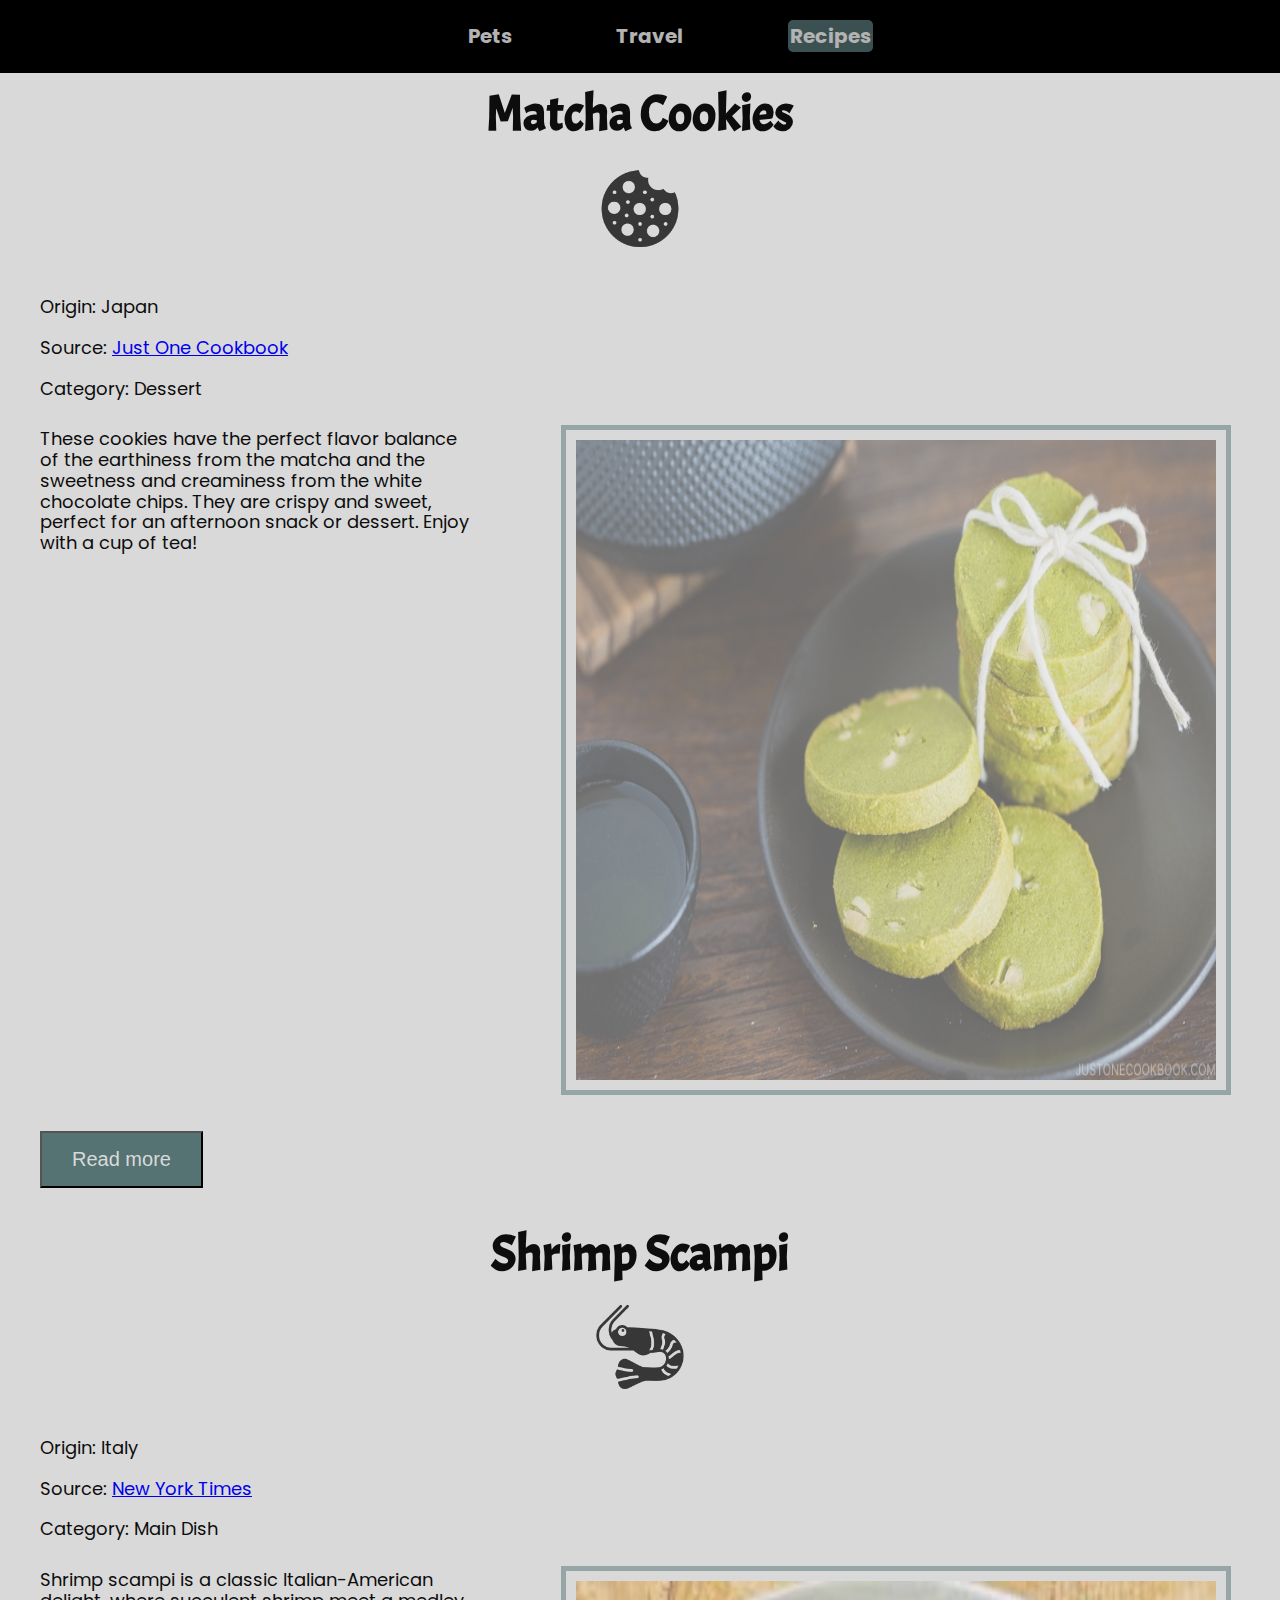
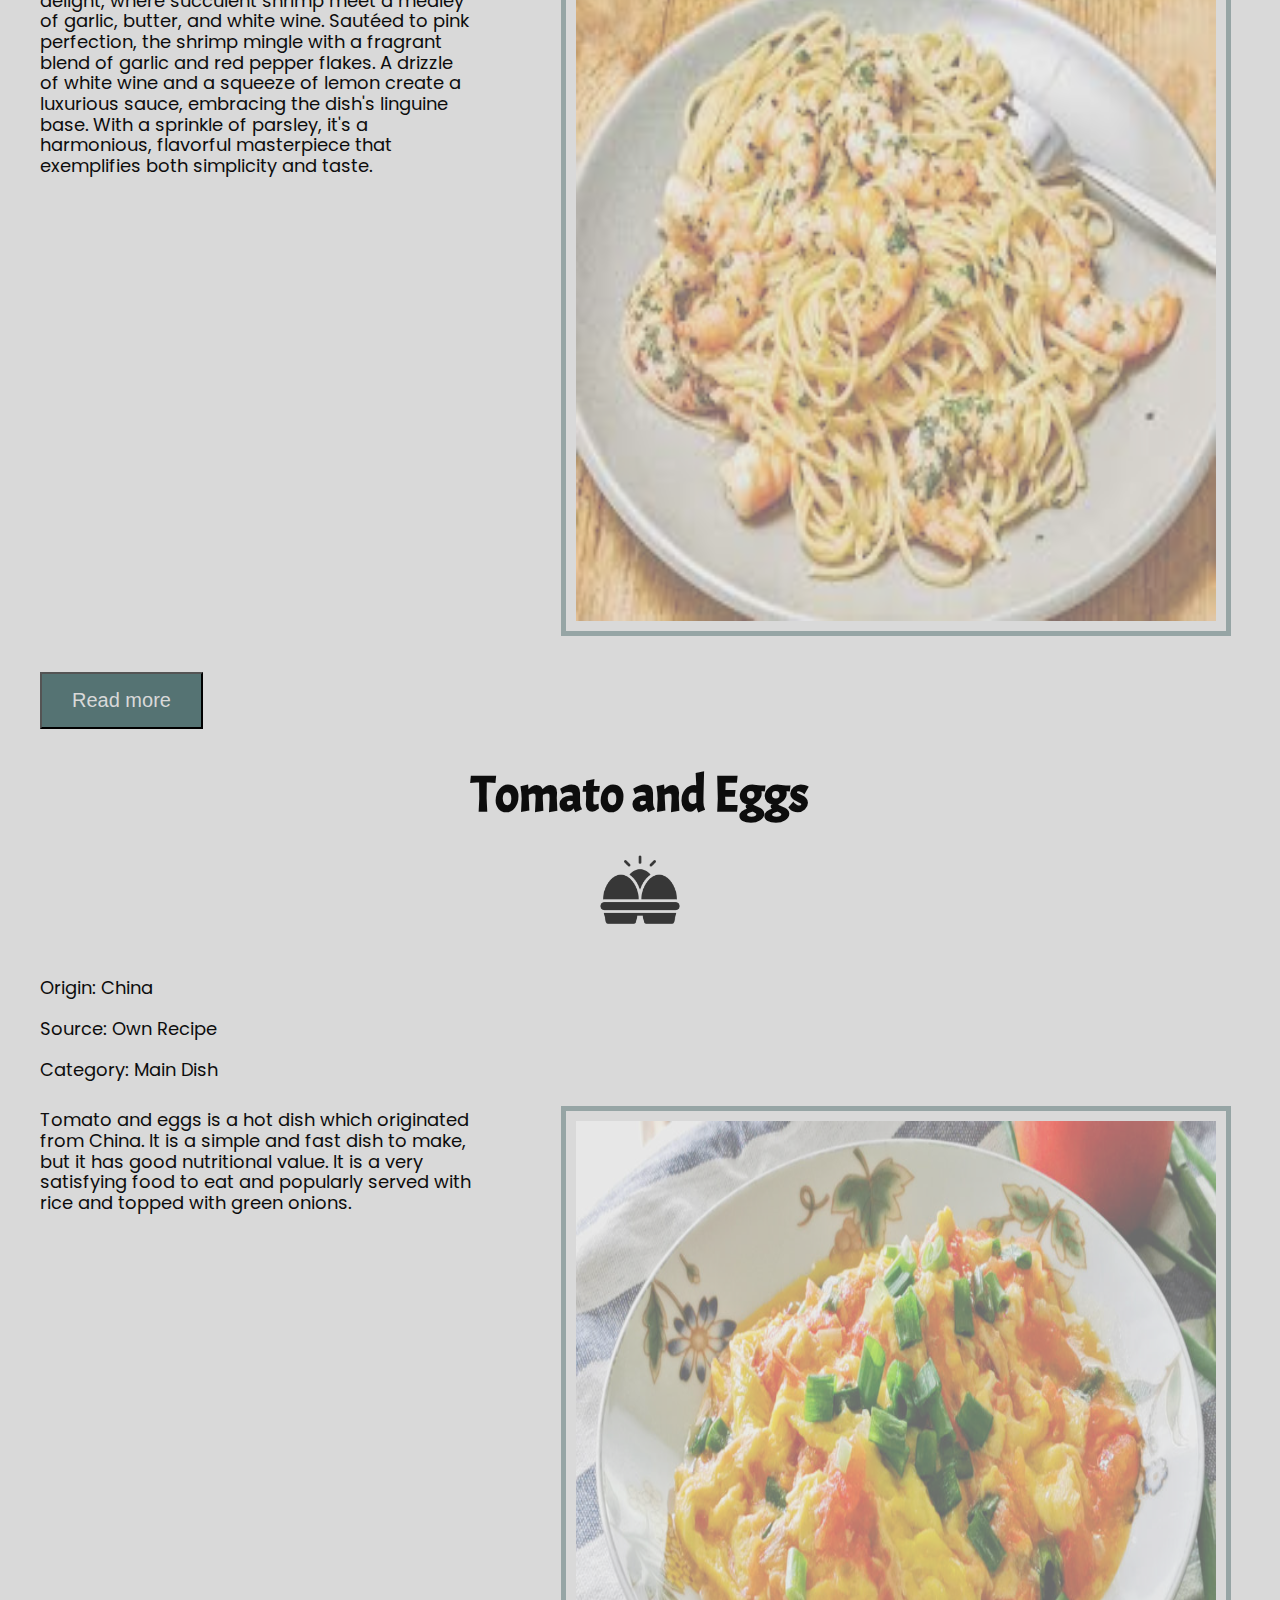
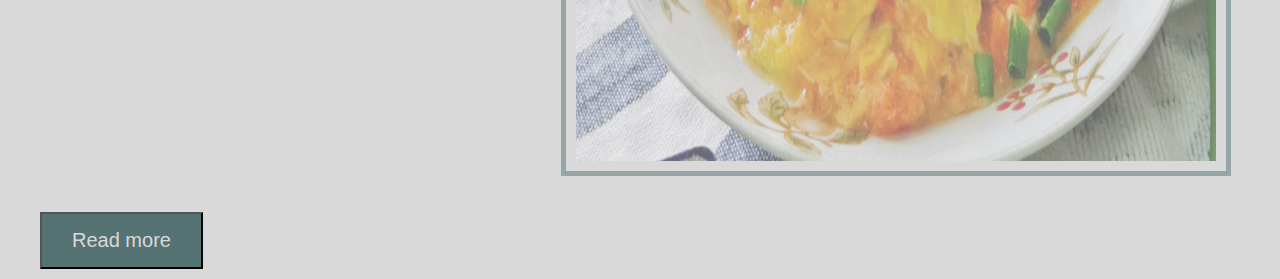
==== recipes.html @ e0d0853a "added icons, may want to style them more though" ====
<!DOCTYPE html>
<html lang="en">
<head>
    <meta charset="UTF-8">
    <meta name="viewport" content="width=device-width, initial-scale=1.0">
    <link rel="icon" type="image/png" href="suitcaseicon.png">
    <link rel="stylesheet" type="text/css" href="css/reset.css">
    <link rel="stylesheet" type="text/css" href="css/style.css">
    <link href='https://fonts.googleapis.com/css?family=Poppins' rel='stylesheet'>
    <link href='https://fonts.googleapis.com/css?family=Acme' rel='stylesheet'>
    <title>Recipes</title>
</head>
<body>
    <a href = "#main" id = "skip">Skip to Main Content</a>
        <nav>
            <ul class="navigation">
                <li><a href="index.html"> Pets</a></li>
                <li><a href="travel.html"> Travel</a></li>
                <li><a href="recipes.html" class="active"> Recipes</a></li>
            </ul>
        </nav>

   
    <main id = "main">
    <div>
        <div class="header">
        <h1>Matcha Cookies</h1>
        <img class="icon" src="cookieicon.png" alt="map of Asia icon">
        </div>
        <span>Origin: Japan</span>
        <span>Source: <a href="https://www.justonecookbook.com/green-tea-white-chocolate-cookies/">Just One Cookbook</a></span>
        <span>Category: Dessert</span>

        <div class="recipeheadgrid">
        <img src="recipes1/images/Matcha-Cookies.jpeg" class="headimagerecipe" width = "400" alt="">
        <p class="headprecipe">These cookies have the perfect flavor balance of the earthiness from the matcha and the sweetness and creaminess from the white chocolate chips. They are crispy and sweet, perfect for an afternoon snack or dessert. Enjoy with a cup of tea!</p>
        </div>
        <span id="shown"></span>

        <div id="more">
        <h2>Recipe Ingredients</h2>
        <ul>
            <li>All Purpose Flour</li>
            <li>Matcha Powder</li>
            <li>Unsalted Butter</li>
            <li>Kosher Salt</li>
            <li>Confectioners Sugar</li>
            <li>All-purpose flour</li>
            <li>Egg Yolks</li>
            <li>White Chocolate Chips</li>
        </ul>

        <h3>Recipe Steps</h3> 
        <ol>
            <li>Combine flour and matcha powder in large bowl</li>
            <li>Sift the flour and matcha powder</li>
            <li>Beat softened butter until smooth and creamy</li>
            <li>Add salt and blend</li>
            <li>Add sugar and beat until soft and light</li>
            <li>Add egg yolks and mix until well combined</li> 
            <li>Gradually add flour and matcha mixture and mix until well combined</li>
            <li>Add chocolate chips and mix until incorporated</li>
            <li>Divide dough into two pieces. Shape each piece into cylinders about 1.5in in diameter</li>
            <li>Wrap logs in plastic wrap and chill in fridge for at least two hours</li>
            <li>Slice into ⅓ inch rounds and place on a baking tray lined with parchment paper</li>
            <li>Bake at 350 degrees for 15 minutes</li>
        </ol>

        <h3>Additional Food images</h3>
        <div class="recipegallery">
        <img src="recipes1/images/Cookies-on-tray.jpeg" width = "200" class ="recipefirstchild" alt="Close up of matcha cookies on baking tray">
        <img src="recipes1/images/Matcha-and-flour.jpeg" width = "200" class = "recipesecondchild" alt="Matcha and flour sifted into a bowl">
        <img src="recipes1/images/cookie-dough.jpeg" width = "200" class = "recipethirdchild" id="recipesthird" alt="Raw matcha cookie dough shaped into a cylinder">
        </div>
        </div>
        <button onclick="myFunction()" id="MyButton">Read more</button>
        <!-- Emily Ma -->

    </div>
    <div>
        <div class="header">
        <h1>Shrimp Scampi</h1>
        <img class="icon" src="shrimpicon.png" alt="map of Asia icon">
        </div>
        <span>Origin: Italy</span>
        <span>Source: <a href="https://cooking.nytimes.com/recipes/9101-classic-shrimp-scampi">New York Times</a></span>
        <span>Category: Main Dish</span>
        <div class="recipeheadgrid">
        <img src="shrimpscampi.jpg" width = "400" class="headimagerecipe" alt="Shrimp and noodles.">
        <p class="headprecipe">Shrimp scampi is a classic Italian-American delight, where succulent shrimp meet a medley of garlic, butter, and white wine. Sautéed to pink perfection, the shrimp mingle with a fragrant blend of garlic and red pepper flakes. A drizzle of white wine and a squeeze of lemon create a luxurious sauce, embracing the dish's linguine base. With a sprinkle of parsley, it's a harmonious, flavorful masterpiece that exemplifies both simplicity and taste.</p>
        </div>
        <span id="shown2"></span>

        <div id="more2">
        <h2>Recipe Ingredients</h2>
        <ul>
            <li>2 tablespoons of butter</li>
            <li>2 tablespoons of extra virgin olive oil</li>
            <li>4 garlic cloves, minced</li>
            <li>½ cup dry white wine or broth</li>
            <li>¾ teaspoon kosher salt, or to taste</li>
            <li>⅛ teaspoon crushed red pepper flakes, or to taste</li>
            <li>Freshly ground black pepper</li>
            <li>1¾ pounds large or extra-large shrimp, shelled</li>
            <li>⅓ cup chopped parsley</li>
            <li>Freshly squeezed juice of half a lemon/li>
            <li>Cooked pasta or crusty bread</li>
        </ul>

        <h3>Recipe Steps</h3> 
        <ol>
            <li>In a large skillet, melt butter with olive oil.</li>
            <li>Add garlic and sauté until fragrant, about 1 minute.</li>
            <li>Add wine or broth, salt, red pepper flakes and plenty of black pepper and bring to a simmer.</li>
            <li>Let the wine reduce by half, about 2 minutes.</li>
            <li>Add shrimp and sauté until they just turn pink, 2 to 4 minutes depending upon their size.</li>
            <li>Stir in the parsley and lemon juice and serve over pasta or accompanied by crusty bread.</li> 
        </ol>

        <h3>Additional Food images</h3>
        <div class = "recipegallery">
        <img src="pastacooking.jpg" width = "200" class = "recipefirstchild" alt="Pasta being lifted by a fork in a pot of boiling water. It is almost finished cooking. ">
        <img src="shrimpscampicooking.jpg" width = "200" class="recipesecondchild" alt="Shrimp cooking in a sauce of butter and wine. It is being stirred with a spoon. ">
        <img src="shrimpcooking.jpg" width = "200" class="recipethirdchild" id="recipesthird" alt="Shrimp is cooking until it is pink. Shrimp is almost finished cooking. ">
    </div>
    </div>
    <button onclick="myFunction2()" id="MyButton2">Read more</button>
        <!-- Anna Torell -->
    </div>
    <div>
        <div class="header">
        <h1>Tomato and Eggs</h1>
        <img class="icon" src="eggicon.png" alt="map of Asia icon">
        </div>
        <span>Origin: China</span>
        <span>Source: Own Recipe</span>
        <span>Category: Main Dish</span>
        <div class="recipeheadgrid">
        <img src="recipes1/images/tomato-egg-main-image.jpeg" width = "400" class="headimagerecipe" alt="Shrimp Scampi">
        <p class="headprecipe">Tomato and eggs is a hot dish which originated from China. It is a simple and fast dish to make, but it has good nutritional value. It is a very satisfying food to eat and popularly served with rice and topped with green onions.</p>
        </div>
        <span id="shown3"></span>

        <div id="more3">
        <h2>Recipe Ingredients</h2>
        <ul>
            <li>Tomatoes</li>
            <li>Eggs</li>
            <li>Salt</li>
            <li>Sugar</li>
            <li>Cooking Oil</li>
        </ul>

        <h3>Recipe Steps</h3> 
        <ol>
            <li>Crack eggs into a bowl and mix until scrambled.</li>
            <li>Cut tomatoes into pieces around the size of your thumb.</li>
            <li>Oil a hot pan and cook the eggs until satisfied then remove the eggs.</li>
            <li>Re-oil the pan and cook the tomatoes until they loosen.</li>
            <li>Combine eggs and tomatoes and season with salt and sugar.</li>
        </ol>

        <h3>Additional Food images</h3>
        <div class = "recipegallery">
        <img src="recipes1/images/tomato-egg-side1.jpeg" width = "200" class="recipefirstchild" alt="Tomato egg with rice.">
        <img src="recipes1/images/tomatoes-cooking.webp" width = "200" class="recipesecondchild" alt="Tomatoes cooking on a pan.">
        <img src="recipes1/images/scramble-eggs.jpeg" width = "200" class="recipethirdchild" id="recipesthird" alt="Scrambled eggs cooking on a pan.">
    </div>
    </div>
    <button onclick="myFunction3()" id="MyButton3">Read more</button>
        <!-- Alex Ni -->
    </div>
    </main>
    <script src="js/javascriptstyle.js"></script>
</body>
</html>
---- css/style.css ----
@font-face {
    font-family: Abril;
    src: url(/fonts/AbrilFatface-Regular.ttf);
  }
@font-face {
    font-family: Poppins;
    src: url(/fonts/Poppins-Regular.ttf);
  }
html{
    scroll-behavior: smooth;
  }
  
  body{
    background-color: #d9d9d9;
    font-size: 18px;
    color: #0d0d0d;
    line-height: 1.15;
    margin: 0;
    padding: 0;
  }

img {
    border: 5px solid #557373;
    width: 90vw;
    display: block;
    margin: auto;
    margin-top: 16px;
    margin-bottom: 16px;
}

h1, h2, h3 {
    font-family:Georgia, 'Times New Roman', Times, serif;
}
h1 {
    text-align: center;
    font-size: 50px;
    line-height: 1;
    margin-top: 16px;
    animation: header 2s ease infinite;
}
h2 {
    font-size: 32px;
    padding-left: 16px;
    line-height: 1.5;
}
h3 {
    font-size: 24px;
    padding-left: 16px;
}
p {
    font-family:Verdana, Geneva, Tahoma, sans-serif;
    font-size: 18px;
    padding-left: 16px;
    padding-right: 16px;
}

span {
    font-family: Verdana, Geneva, Tahoma, sans-serif;
    display: block;
    margin-left: 16px;
    margin-top: 10px;
}

li {
    font-family: Verdana, Geneva, Tahoma, sans-serif;
}
figcaption {
    font-family: Verdana, Geneva, Tahoma, sans-serif;
    margin-left: 16px;
    margin-right: 16px;
}

ul {
    padding-left: 30px;
    padding-top: 10px;
    padding-bottom: 10px;
}
ol {
    padding-left: 30px;
    padding-top: 10px;
    padding-bottom: 10px;
}

nav li{
    display:inline;
    margin: 15px;
    margin-left: 20px;
    margin-right: 20px;
    font-size: 20px;
  }

nav a{
    color: white;
    font-weight: bold;
    text-decoration: none; 
    opacity: 0.7;
  }
nav a:hover {
    opacity: 1;
    text-decoration: underline;
}

.active {
    background-color: #557373;
    color: white;
    padding: 2px;
    border-radius: 5px;
}
  
 nav{
    background-color: #000000;
    text-align: center;
    padding-top: 15px;
    padding-bottom: 15px;
  }

a#skip {
    background: white;
    color: black;
    font-family: Poppins;
    left: 0;
    padding: 6px;
     -webkit-transition: top 1s ease-out;
    transition: top 1s ease-out;
    z-index: 1;
    position: absolute;
    top: -40px;
}

a#skip:focus {
    top: 20px;
}

main#main {
    display: grid;
    grid-template-columns: 1fr 5fr 1fr;
    gap: 15px;
}

main#main div {
    grid-column: 1/-1;
}
#nongif {
    display: none;
}
@media screen and (prefers-reduced-motion: reduce){
    html{
        scroll-behavior: auto; /* Removes scroll animation */
    }
    #gif {
        display: none;
    }
    #nongif {
        display: block;
    }
    h1 {
        text-align: center;
        font-size: 50px;
        line-height: 1;
        margin-top: 16px;
        animation: none;
    }
}

@keyframes header {
    0% {
      opacity: 1;
    }
    50% {
      opacity: 0;
    }
    100% {
      opacity: 1;
    }
  }

.gallery {
    display: grid;
    grid-template-columns: 0.5fr 3fr 3fr 0.5fr;
    grid-template-rows: 2fr 2fr;
    gap: 5px;
    row-gap: 0px;
}

.firstchild {
    grid-column: 2;
    grid-row: 1;
    width: 100%;
    height: 50vw;
    row-gap: 0px;
}
.secondchild {
    grid-column: 3;
    grid-row: 1;
    width: 100%;
    height: 50vw;
    row-gap: 0px;
}
.thirdchild {
    grid-column: 2;
    grid-row: 2;
    width: 100%;
    height: 50vw;
    row-gap: 0px;
}
.fourthchild {
    grid-column: 3;
    grid-row: 2;
    width: 100%;
    height: 50vw;
    row-gap: 0px;
}

.fifthchild {
    grid-column: 2;
    grid-row: 3;
    width: 100%;
    height: 50vw;
    row-gap: 0px;
}

button {display: none;}

@media screen and (min-width: 730px){
    nav li{
        display:inline;
        margin: 90px;
        margin-left: 50px;
        margin-right: 50px;
        font-size: 20px;
      }
      h1 {
        text-align: center;
        font-size: 50px;
        line-height: 1;
        margin-top: 16px;
        animation: header 2s ease infinite;
    }
    h2 {
        font-size: 32px;
        padding-left: 40px;
        line-height: 1.5;
    }
    h3 {
        font-size: 24px;
        padding-left: 40px;
    }
    p {
        font-family:Verdana, Geneva, Tahoma, sans-serif;
        font-size: 18px;
        padding-left: 40px;
        padding-right: 40px;
        padding-top: 20px;
        padding-bottom: 20px;
    }
    
    span {
        font-family: Verdana, Geneva, Tahoma, sans-serif;
        display: block;
        margin-left: 40px;
        margin-top: 20px;
    }
    
    li {
        font-family: Verdana, Geneva, Tahoma, sans-serif;
    }
    figcaption {
        font-family: Verdana, Geneva, Tahoma, sans-serif;
        margin-left: 40px;
        margin-right: 40px;
    }
    
    ul {
        padding-left: 60px;
        padding-top: 15px;
        padding-bottom: 15px;
    }
    ol {
        padding-left: 60px;
        padding-top: 15px;
        padding-bottom: 15px;
    }
    ul.navigation {
        padding-top: 10px;
        padding-bottom: 10px;
    }
    .gallery {
        display: grid;
        grid-template-columns: 0.5fr 3fr 3fr 0.5fr;
        grid-template-rows: 2fr 2fr;
        gap: 0px;
        row-gap: 0px;
        padding-right: 40px;
    }
    
    .firstchild {
        grid-column: 2;
        grid-row: 1;
        width: 40vw;
        height: 40vw;
        row-gap: 0px;
    }
    .secondchild {
        grid-column: 3;
        grid-row: 1;
        width: 40vw;
        height: 40vw;
        row-gap: 0px;
    }
    .thirdchild {
        grid-column: 2;
        grid-row: 2;
        width: 40vw;
        height: 40vw;
        row-gap: 0px;
        margin-top: -20px;
    }
    .fourthchild {
        grid-column: 3;
        grid-row: 2;
        width: 40vw;
        height: 40vw;
        row-gap: 0px;
        margin-top: -20px;
    }

    .recipegallery {
        display: grid;
        grid-template-columns: 0.5fr 2fr 2fr 2fr 0.5fr;
        grid-template-rows: 2fr;
        gap: 0px; 
    }
    .recipefirstchild {
        grid-column: 2;
        grid-row: 1;
        width: 30vw;
        height: 30vw;
        row-gap: 0px;
    }
    .recipesecondchild {
        grid-column: 3;
        grid-row: 1;
        width: 30vw;
        height: 30vw;
        row-gap: 0px;
    }
    .recipethirdchild {
        grid-column: 4;
        grid-row: 1;
        width: 30vw;
        height: 30vw;
    }
    #more {display: none;}
    #more2 {display: none;}
    #more3 {display: none;}
    #more4 {display: none;}
    #more5 {display: none;}
    #more6 {display: none;}
    /*#shown {display: inline}*/

   button {
        display: block;
        margin-top: 10px;
        margin-left: 40px;
        text-align: center;
        padding: 15px;
        padding-right: 30px;
        padding-left: 30px;
        text-align: center;
        color: #d9d9d9;
        background-color: #557373;
        font-size: 20px;
        margin-bottom: 10px;
    }
    main#main {
        display: grid;
        grid-template-columns: 1fr 5fr 1fr;
        gap: 15px;
    }
    
    main#main div {
        grid-column: 1/-1;
    }

    .headgrid {
        display: grid;
        grid-template-columns: 2fr 4fr;
        grid-template-rows: 2fr 2fr;
        gap: 15px;
    }
    .headimage {
        grid-column: 2;
        height: 80vw;
        width: 60vw;
        grid-row: 1 / span 2;
    }
    .headp {
        grid-column: 1;
        text-align: left;
        grid-row: 1;
        font-size: 14px;
        margin-bottom: -20px;
    }
    .headp2 {
        grid-column: 1;
        grid-row: 2;
        text-align: left;
        font-size: 14px;
        margin-top: -20px;
    }
    .recipeheadgrid {
        display: grid;
        grid-template-columns: 2fr 3fr;
        grid-template-rows: 2fr;
        margin-top: 10px;
    }
    .headimagerecipe {
        grid-column: 2;
        grid-row: 1;
        height: 50vw;
        width: 50vw;
    }
    .headprecipe {
        text-align: left;
        grid-column: 1;
        grid-row: 1;
    }
    .gridheading {
        grid-column: 1 / span 2;
        text-align: left;
    }
    @media screen and (prefers-reduced-motion: reduce){
        html{
            scroll-behavior: auto; /* Removes scroll animation */
        }
        #gif {
            display: none;
        }
        #nongif {
            display: block;
        }
        h1 {
            text-align: center;
            font-size: 50px;
            line-height: 1;
            margin-top: 16px;
            animation: none;
        }
    }
}   

@media screen and (min-width: 1024px){
    img {
        opacity: 50%;
        padding: 10px;
    }
    img:hover
    {
        opacity: 100%;
        border-radius: 20px;
    }
    p {
        font-family: Poppins;
    }
    
    span {
        font-family: Poppins;
    }
    
    li {
        font-family: Poppins;
    }
    figcaption {
        font-family: Poppins;
    }
    @font-face {
        font-family: Acme;
        src: url(/fonts/Acme-Regular.ttf);
      }
      h1, h2, h3 {
        font-family: Acme;
    }

    img.icon {
        border: none;
        width: 8vw;
        opacity: 75%;
    }
    

}
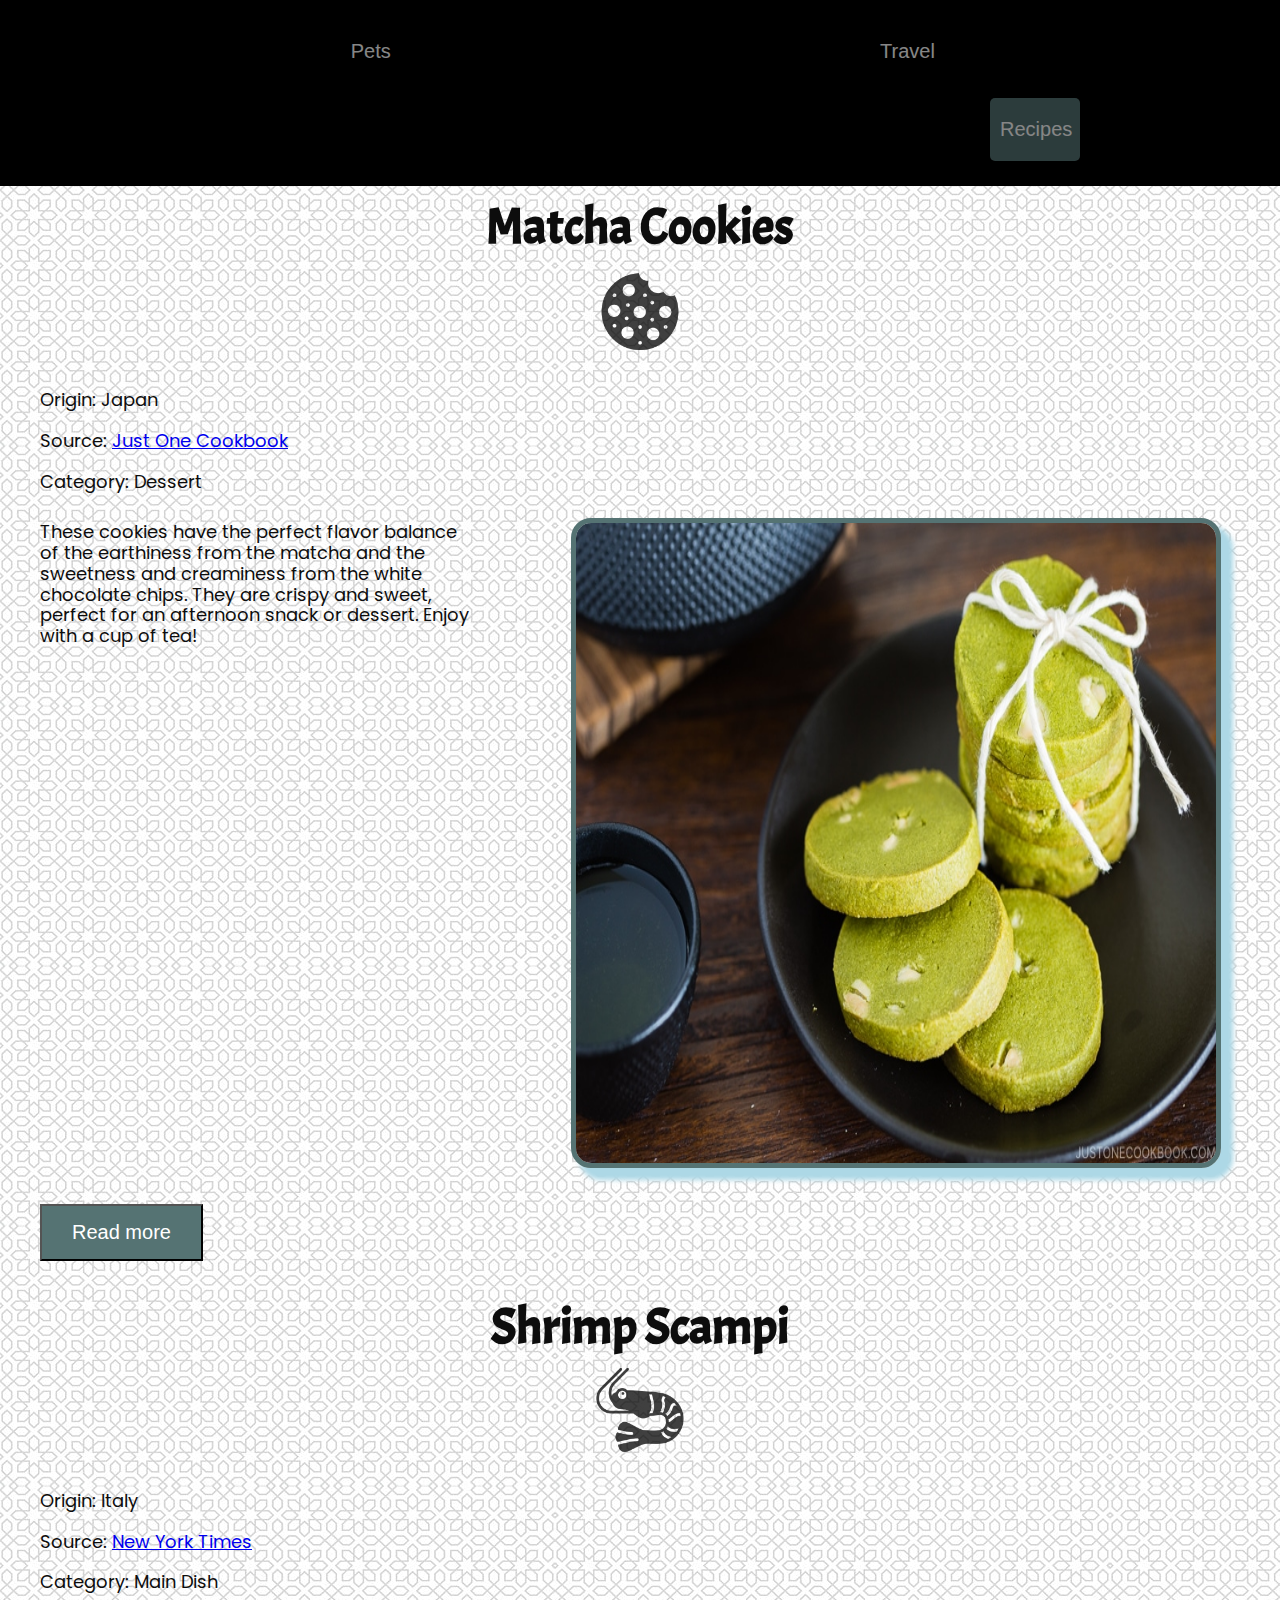
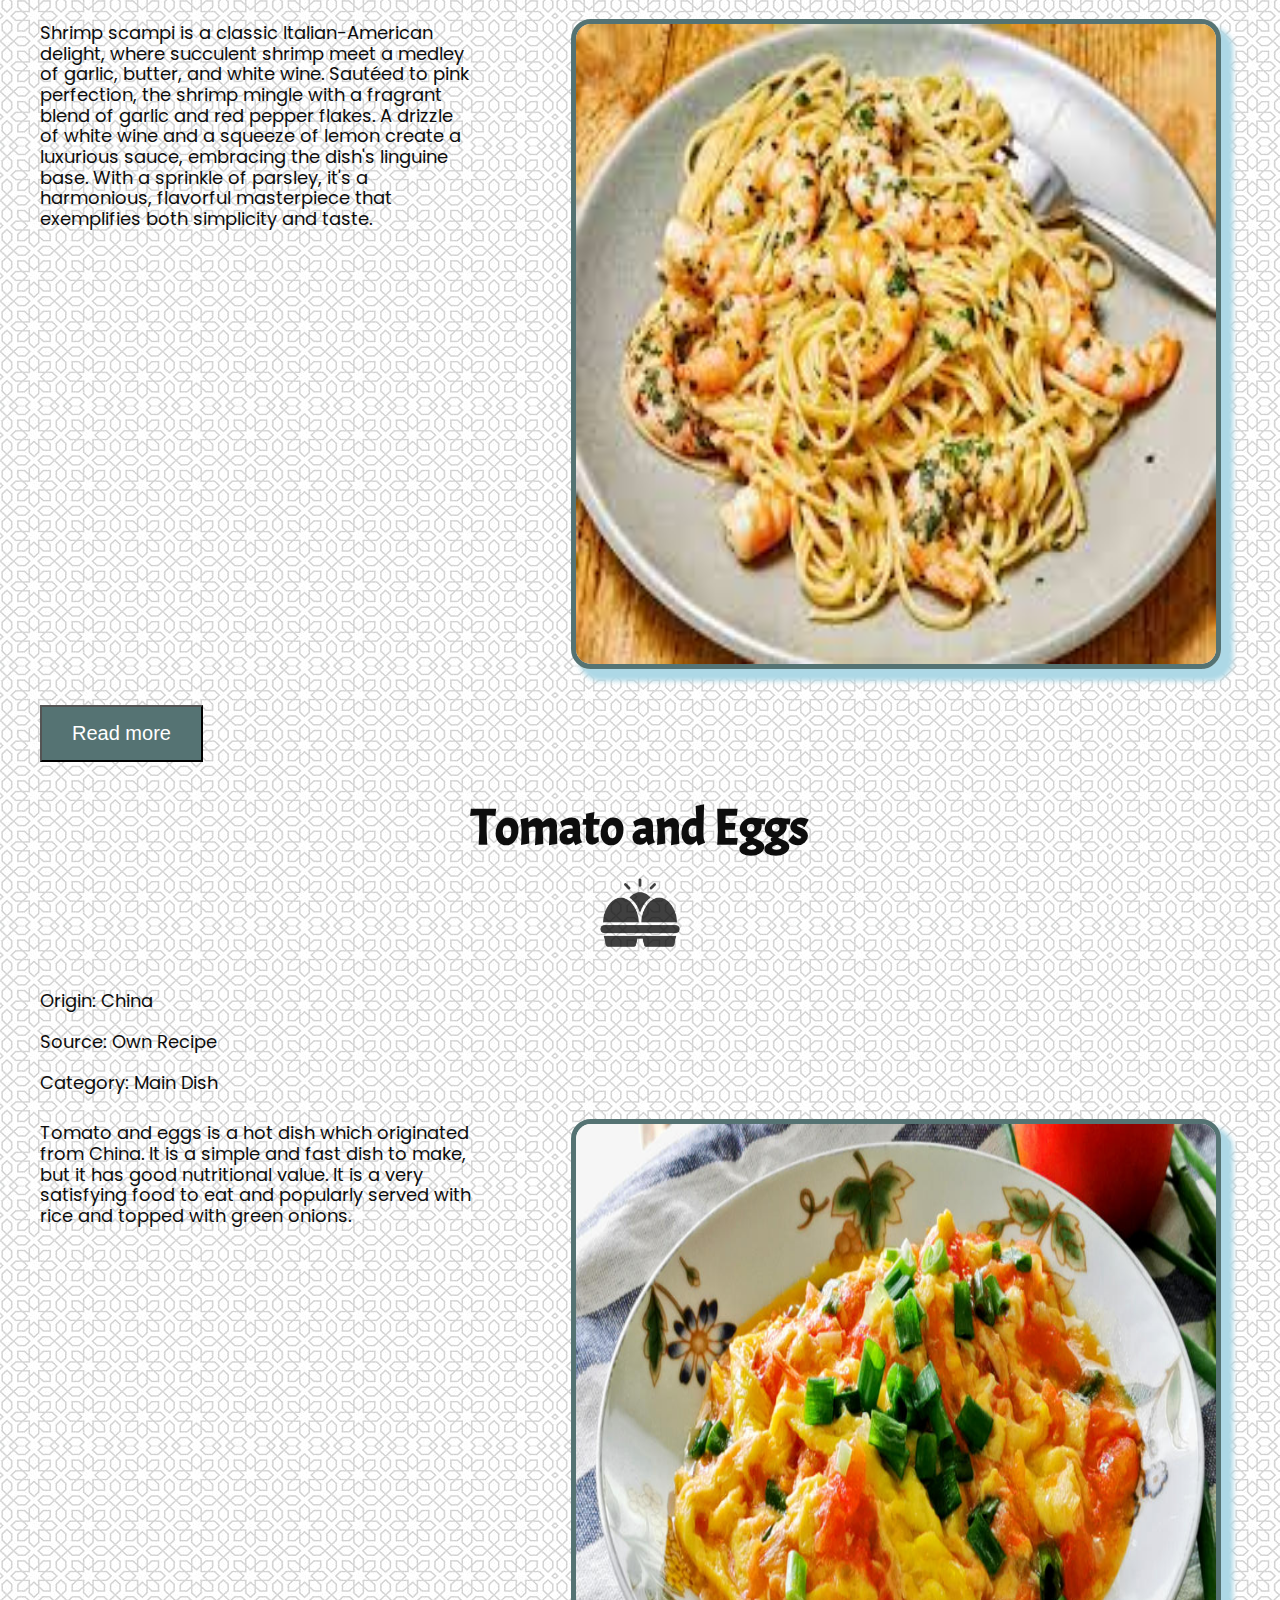
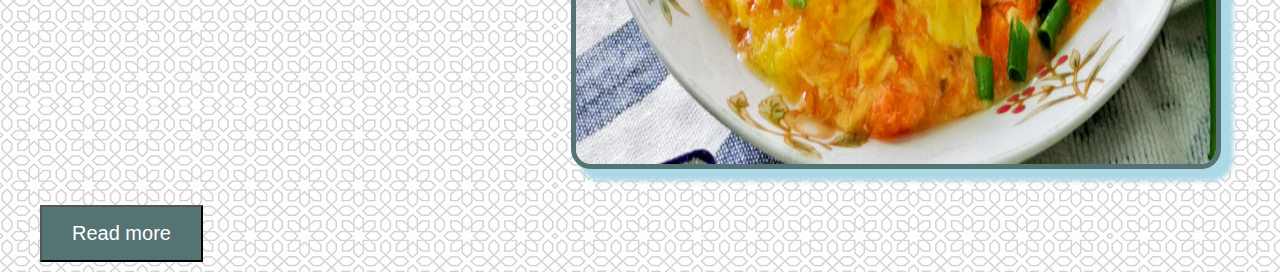
==== commit d4843309: "I have a working dropdown menu, however, it is not styled correctly" ====
--- a/recipes.html
+++ b/recipes.html
@@ -12,17 +12,54 @@
 </head>
 <body>
     <a href = "#main" id = "skip">Skip to Main Content</a>
-        <nav>
+        <!---<nav>
             <ul class="navigation">
                 <li><a href="index.html"> Pets</a></li>
                 <li><a href="travel.html"> Travel</a></li>
                 <li><a href="recipes.html" class="active"> Recipes</a></li>
             </ul>
-        </nav>
+        </nav>--->
+        <nav class="navigation">
+            <div class="dropdown">
+                <a href=index.html>
+                    <button role="link" class="dropbtn"> Pets</button>
+                </a>
+                <div class="dropdowncontent">
+                    <a href="index.html#cheetoh" >Cheetoh</a>
+                    <a href="index.html#milktea" >Milktea</a>
+                    <a href="index.html#leo" >Leo</a>
+                    <a href="index.html#jax" >Jax</a>
+                    <a href="index.html#milo" >Milo</a>
+                </div>
+            </div>
+            <div class="dropdown">
+                <a href="travel.html">
+                <button role="link" class="dropbtn"> Travel</button>
+                </a>
+                <div class="dropdowncontent">
+                    <a href="travel.html#seoul">Seoul</a>
+                    <a href="travel.html#dublin">Dublin</a>
+                    <a href="travel.html#rome">Rome</a>
+                    <a href="travel.html#nyc">nyc</a>
+                    <a href="travel.html#auckland">Auckland</a>
+                    <a href="travel.html#berlin">Berlin</a>
+                </div>
+                </div>
+            <div class="dropdown">
+            <a href="recipes.html">
+            <button role="link" class="dropbtn" id="activerecipe" href="recipes.html"> Recipes</button>
+            </a>
+            <div class="dropdowncontent">
+                <a href="recipes.html#matchacookies" >Matcha Cookies</a>
+                <a href="recipes.html#shrimpscampi" >Shrimp Scampi</a>
+                <a href="recipes.html#tomatoeggs" >Tomato and Eggs</a>
+            </div>
+            </div>
+    </nav>
 
    
     <main id = "main">
-    <div>
+    <div id="matchacookies">
         <div class="header">
         <h1>Matcha Cookies</h1>
         <img class="icon" src="cookieicon.png" alt="map of Asia icon">
@@ -77,7 +114,7 @@
         <!-- Emily Ma -->
 
     </div>
-    <div>
+    <div id="shrimpscampi">
         <div class="header">
         <h1>Shrimp Scampi</h1>
         <img class="icon" src="shrimpicon.png" alt="map of Asia icon">
@@ -127,7 +164,7 @@
     <button onclick="myFunction2()" id="MyButton2">Read more</button>
         <!-- Anna Torell -->
     </div>
-    <div>
+    <div id="tomatoeggs">
         <div class="header">
         <h1>Tomato and Eggs</h1>
         <img class="icon" src="eggicon.png" alt="map of Asia icon">
--- a/css/style.css
+++ b/css/style.css
@@ -143,6 +143,9 @@
 #nongif {
     display: none;
 }
+img.icon {
+    display: none;
+}
 @media screen and (prefers-reduced-motion: reduce){
     html{
         scroll-behavior: auto; /* Removes scroll animation */
@@ -220,6 +223,10 @@
 }
 
 button {display: none;}
+
+/*.dropdowncontent {
+    display: none;
+}*/
 
 @media screen and (min-width: 730px){
     nav li{
@@ -367,7 +374,7 @@
         padding-right: 30px;
         padding-left: 30px;
         text-align: center;
-        color: #d9d9d9;
+        color: white;
         background-color: #557373;
         font-size: 20px;
         margin-bottom: 10px;
@@ -450,14 +457,18 @@
 }   
 
 @media screen and (min-width: 1024px){
-    img {
-        opacity: 50%;
-        padding: 10px;
-    }
-    img:hover
+
+    img.headimagerecipe
     {
         opacity: 100%;
-        border-radius: 20px;
+        -webkit-box-shadow: 10px 10px 5px 2px lightblue;
+        -moz-box-shadow: 10px 10px 5px 2px lightblue;
+        box-shadow: 10px 10px 5px 2px lightblue;
+    }
+    img:hover {
+        opacity: 50%;
+        padding: 20px;
+        background-color: cadetblue;
     }
     p {
         font-family: Poppins;
@@ -482,10 +493,111 @@
     }
 
     img.icon {
+        display: block;
         border: none;
         width: 8vw;
         opacity: 75%;
     }
-    
-
+    img.icon:hover {
+        opacity: 75%;
+        padding: 0px;
+        background-color: grey;
+    }
+    
+    .headimagerecipe {
+        border-radius: 20px;
+    }
+    /*nav {
+        text-align: right;
+        padding-top: 30px;
+        padding-bottom: 30px;
+      }*/
+      .active {
+        background-color: #557373;
+        color: white;
+        padding: 10px;
+        border-radius: 5px;
+    }
+    main {
+        background-image: url("/whitebackground2.jpeg");
+    }
+
+    /*dropdown menu*/
+    .dropbtn {
+        background-color: black;
+        border: 0px;
+        opacity: 75%;
+        cursor: pointer;
+        /*padding-right: 120px;*/
+    }
+    .dropdown {
+        position: relative;
+        display: inline-block;
+        padding-right: 200px;
+    }
+    .dropbtn:hover {
+        opacity: 100%;
+        text-decoration: underline;
+    }
+    #activerecipe {
+        background-color: #557373;
+        color: white;
+        padding-top: 20px;
+        padding-bottom: 20px;
+        padding-left: 10px;
+        padding-right: 80px;
+        border-radius: 5px;
+    }
+    #activepets {
+        background-color: #557373;
+        color: white;
+        padding-top: 20px;
+        padding-bottom: 20px;
+        padding-left: 10px;
+        padding-right: 50px;
+        border-radius: 5px;
+    }
+    #activetravel {
+        background-color: #557373;
+        color: white;
+        padding-top: 20px;
+        padding-bottom: 20px;
+        padding-left: 10px;
+        padding-right: 65px;
+        border-radius: 5px;
+    }
+    .navigation {
+        text-align: right;
+        width: 100%;
+    }
+    .dropbtn {
+        display: inline-block;
+        width: 10%;
+        padding-right: 200px;
+    }
+    .dropdowncontent {
+        display: none;
+        position: absolute;
+        background-color: white;
+        min-width: 160px;
+        box-shadow: 0px 8px 16px 0px rgba(0,0,0,0.2);
+        z-index: 1;
+        text-align: center;
+    }
+
+    .dropdowncontent a {
+        color: black;
+        padding: 12px 16px;
+        text-decoration: none;
+        display: block;
+      }
+
+    .dropdowncontent a:hover {background-color: #f1f1f1}
+
+    .dropdown:hover > .dropdowncontent {
+        display: block;
+    }
+    .dropdowncontent > a {
+        font-family: Poppins;
+    }
 }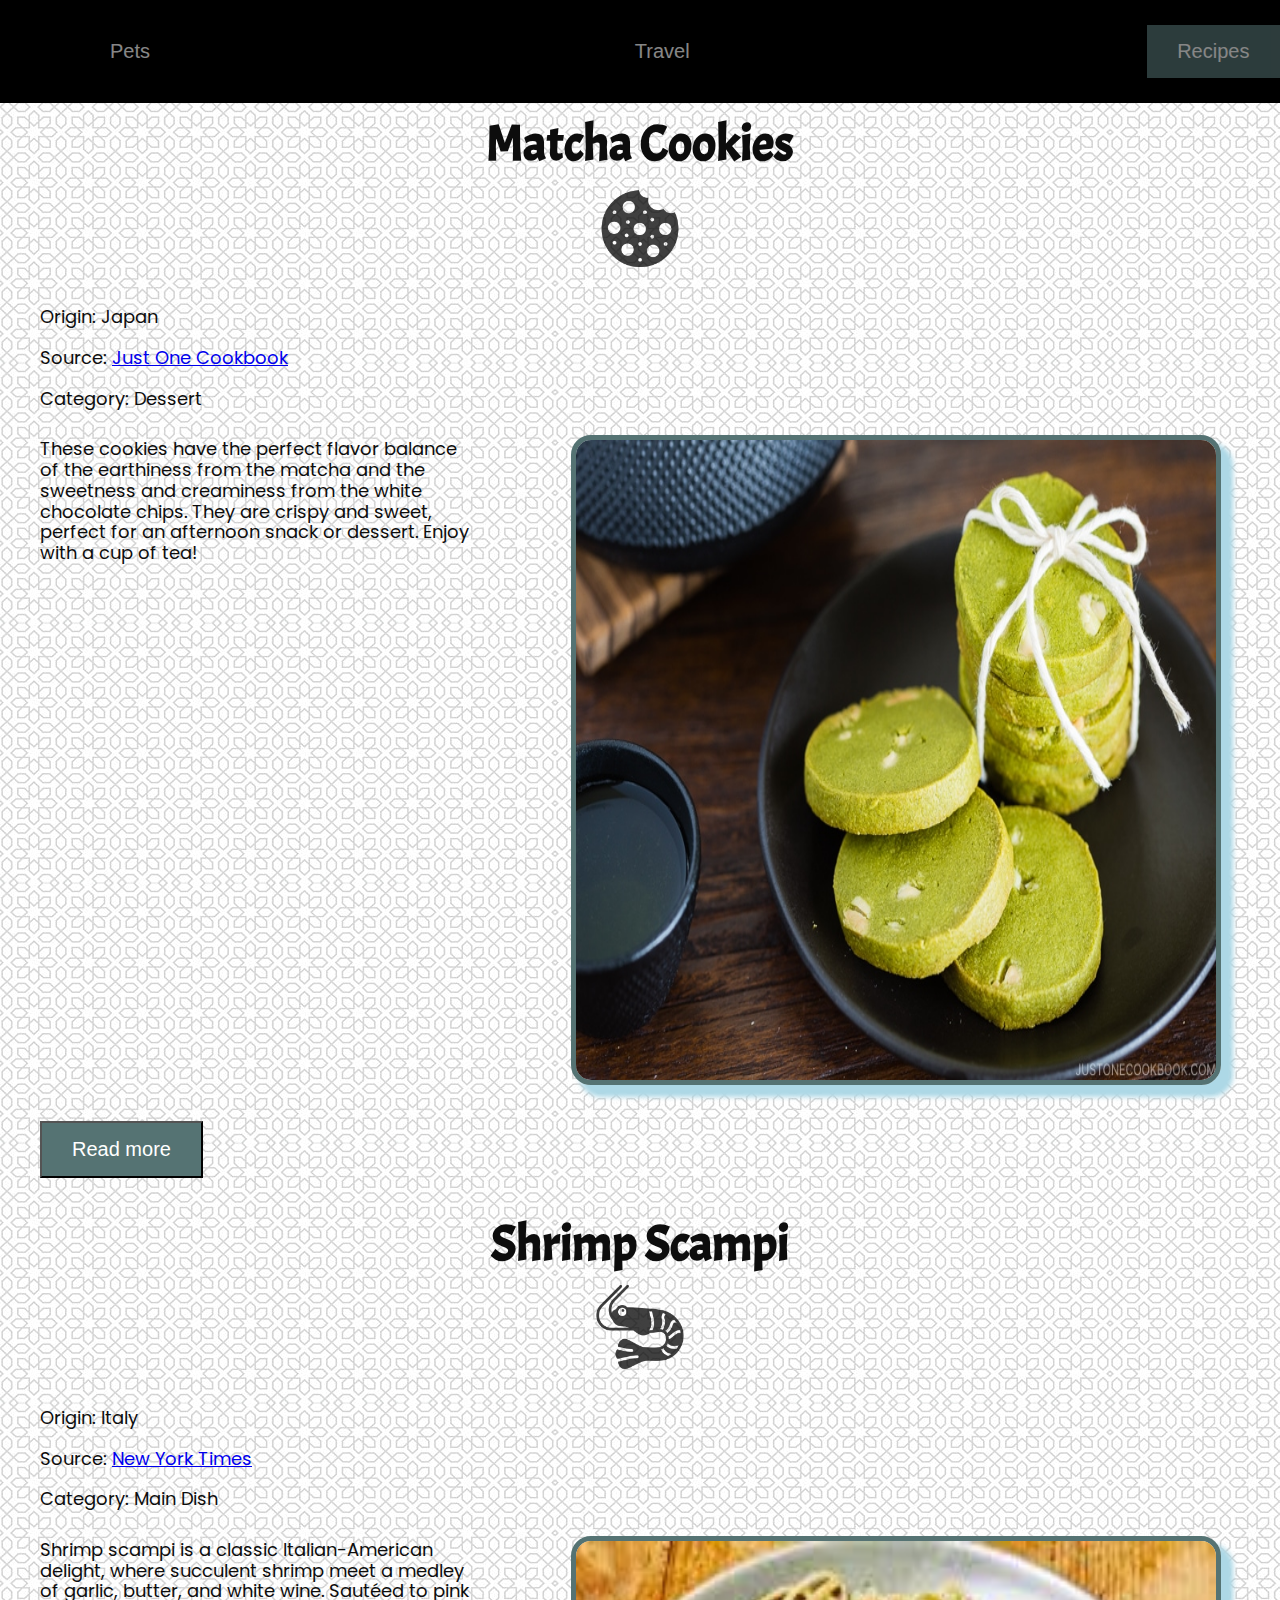
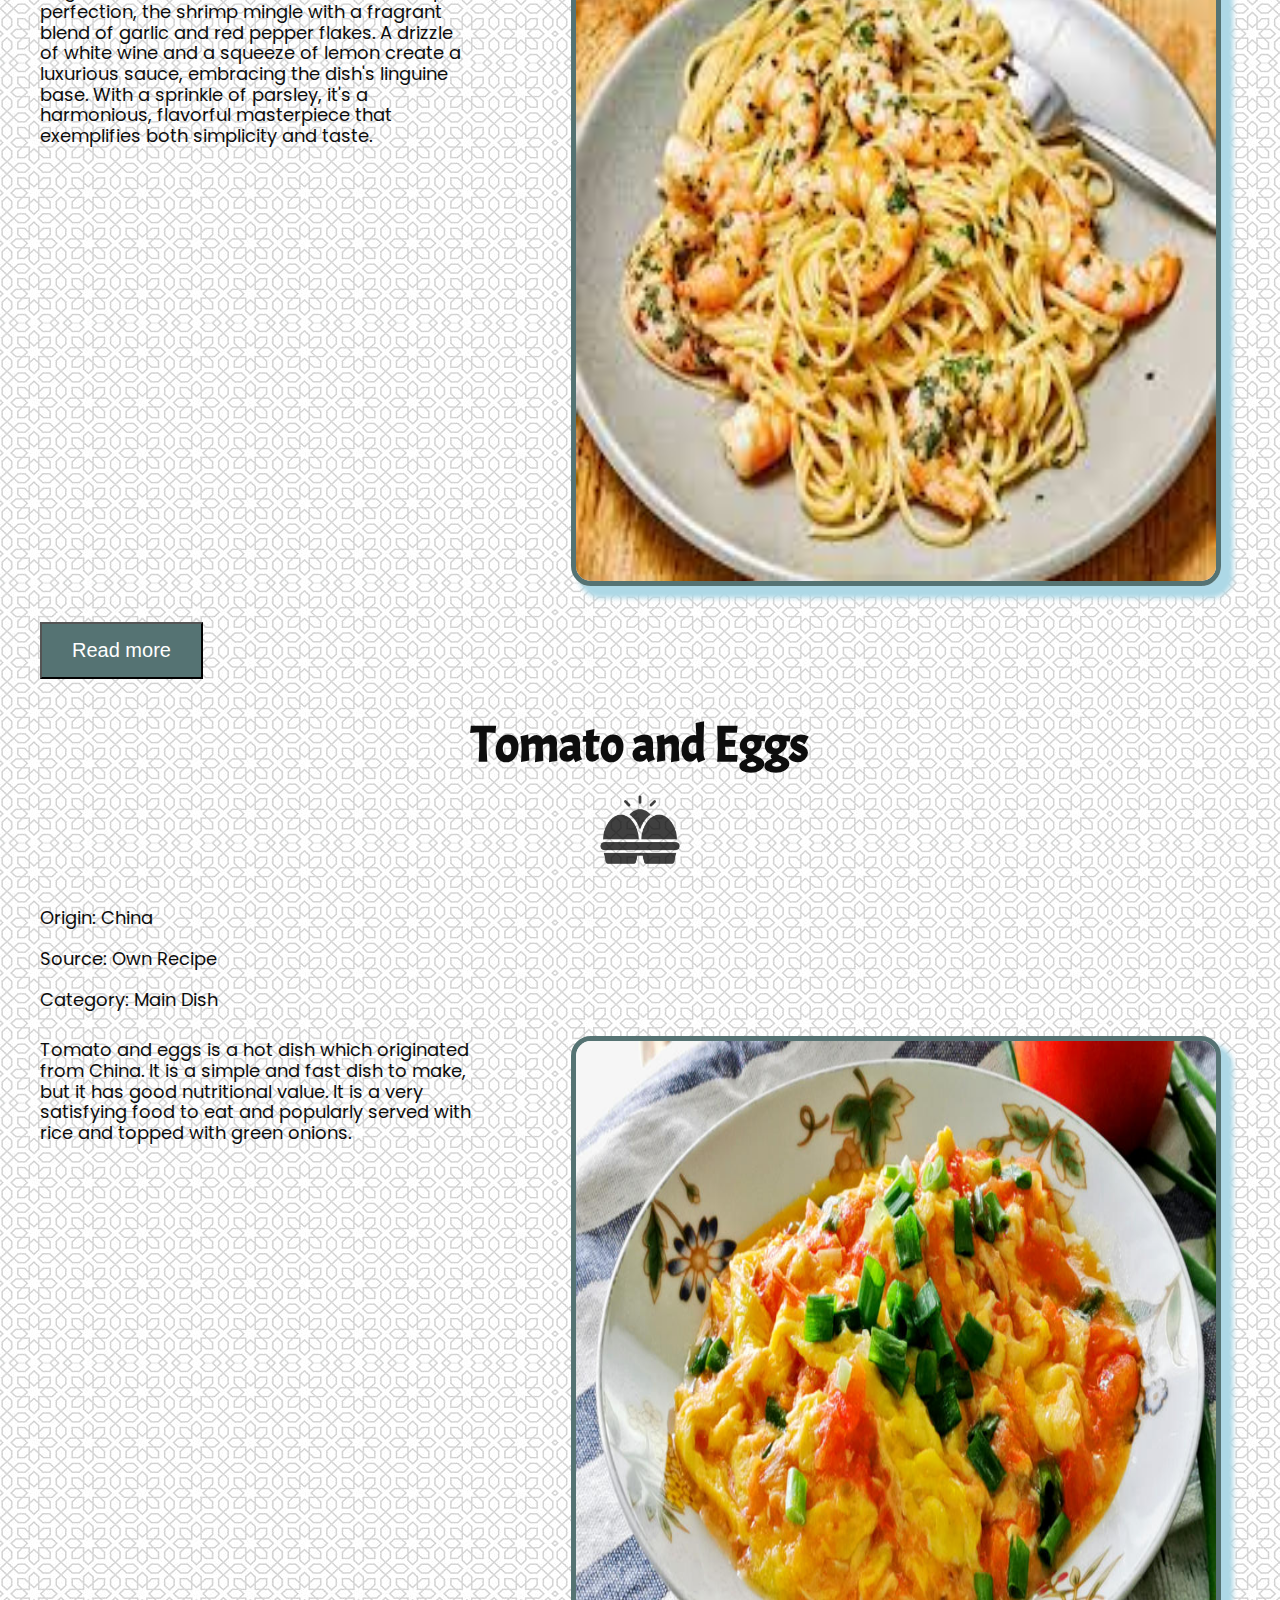
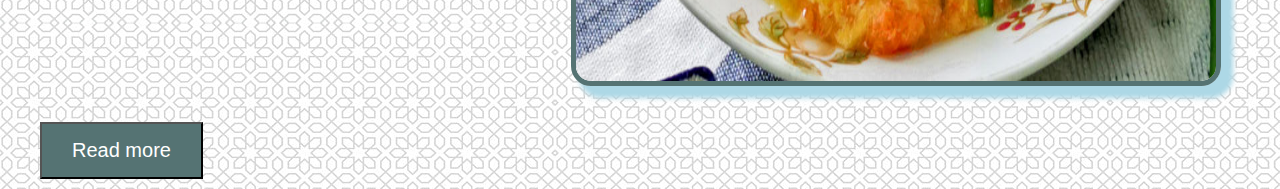
==== commit 5a755f92: "have a working drop down menu with proper styling" ====
--- a/recipes.html
+++ b/recipes.html
@@ -20,7 +20,7 @@
             </ul>
         </nav>--->
         <nav class="navigation">
-            <div class="dropdown">
+            <div class="dropdown" id="drop1">
                 <a href=index.html>
                     <button role="link" class="dropbtn"> Pets</button>
                 </a>
@@ -32,7 +32,7 @@
                     <a href="index.html#milo" >Milo</a>
                 </div>
             </div>
-            <div class="dropdown">
+            <div class="dropdown" id="drop2">
                 <a href="travel.html">
                 <button role="link" class="dropbtn"> Travel</button>
                 </a>
@@ -40,12 +40,12 @@
                     <a href="travel.html#seoul">Seoul</a>
                     <a href="travel.html#dublin">Dublin</a>
                     <a href="travel.html#rome">Rome</a>
-                    <a href="travel.html#nyc">nyc</a>
+                    <a href="travel.html#nyc">New York City</a>
                     <a href="travel.html#auckland">Auckland</a>
                     <a href="travel.html#berlin">Berlin</a>
                 </div>
                 </div>
-            <div class="dropdown">
+            <div class="dropdown" id="drop3">
             <a href="recipes.html">
             <button role="link" class="dropbtn" id="activerecipe" href="recipes.html"> Recipes</button>
             </a>
--- a/css/style.css
+++ b/css/style.css
@@ -523,12 +523,28 @@
     }
 
     /*dropdown menu*/
+    .navigation {
+        text-align: right;
+        width: 100%;
+        display: grid;
+        grid-template-columns: 1fr 1fr 1fr;
+    }
+    .drop1 {
+        grid-column: 1;
+    }
+    .drop2 {
+        grid-column: 2;
+    }
+    .drop3 {
+        grid-column: 3;
+    }
     .dropbtn {
         background-color: black;
         border: 0px;
         opacity: 75%;
         cursor: pointer;
-        /*padding-right: 120px;*/
+        padding-right: 0px;
+        display: inline-block;
     }
     .dropdown {
         position: relative;
@@ -539,7 +555,7 @@
         opacity: 100%;
         text-decoration: underline;
     }
-    #activerecipe {
+    /*#activerecipe {
         background-color: #557373;
         color: white;
         padding-top: 20px;
@@ -565,11 +581,24 @@
         padding-left: 10px;
         padding-right: 65px;
         border-radius: 5px;
-    }
-    .navigation {
-        text-align: right;
-        width: 100%;
-    }
+    }*/
+    #activerecipe {
+        background-color: #557373;
+        color: white;
+        text-decoration: wavy;
+    }
+    #activepets {
+        background-color: #557373;
+        color: white;
+        text-decoration: solid;
+    }
+    #activetravel {
+        background-color: #557373;
+        color: white;
+        text-decoration: solid;
+    }
+
+
     .dropbtn {
         display: inline-block;
         width: 10%;
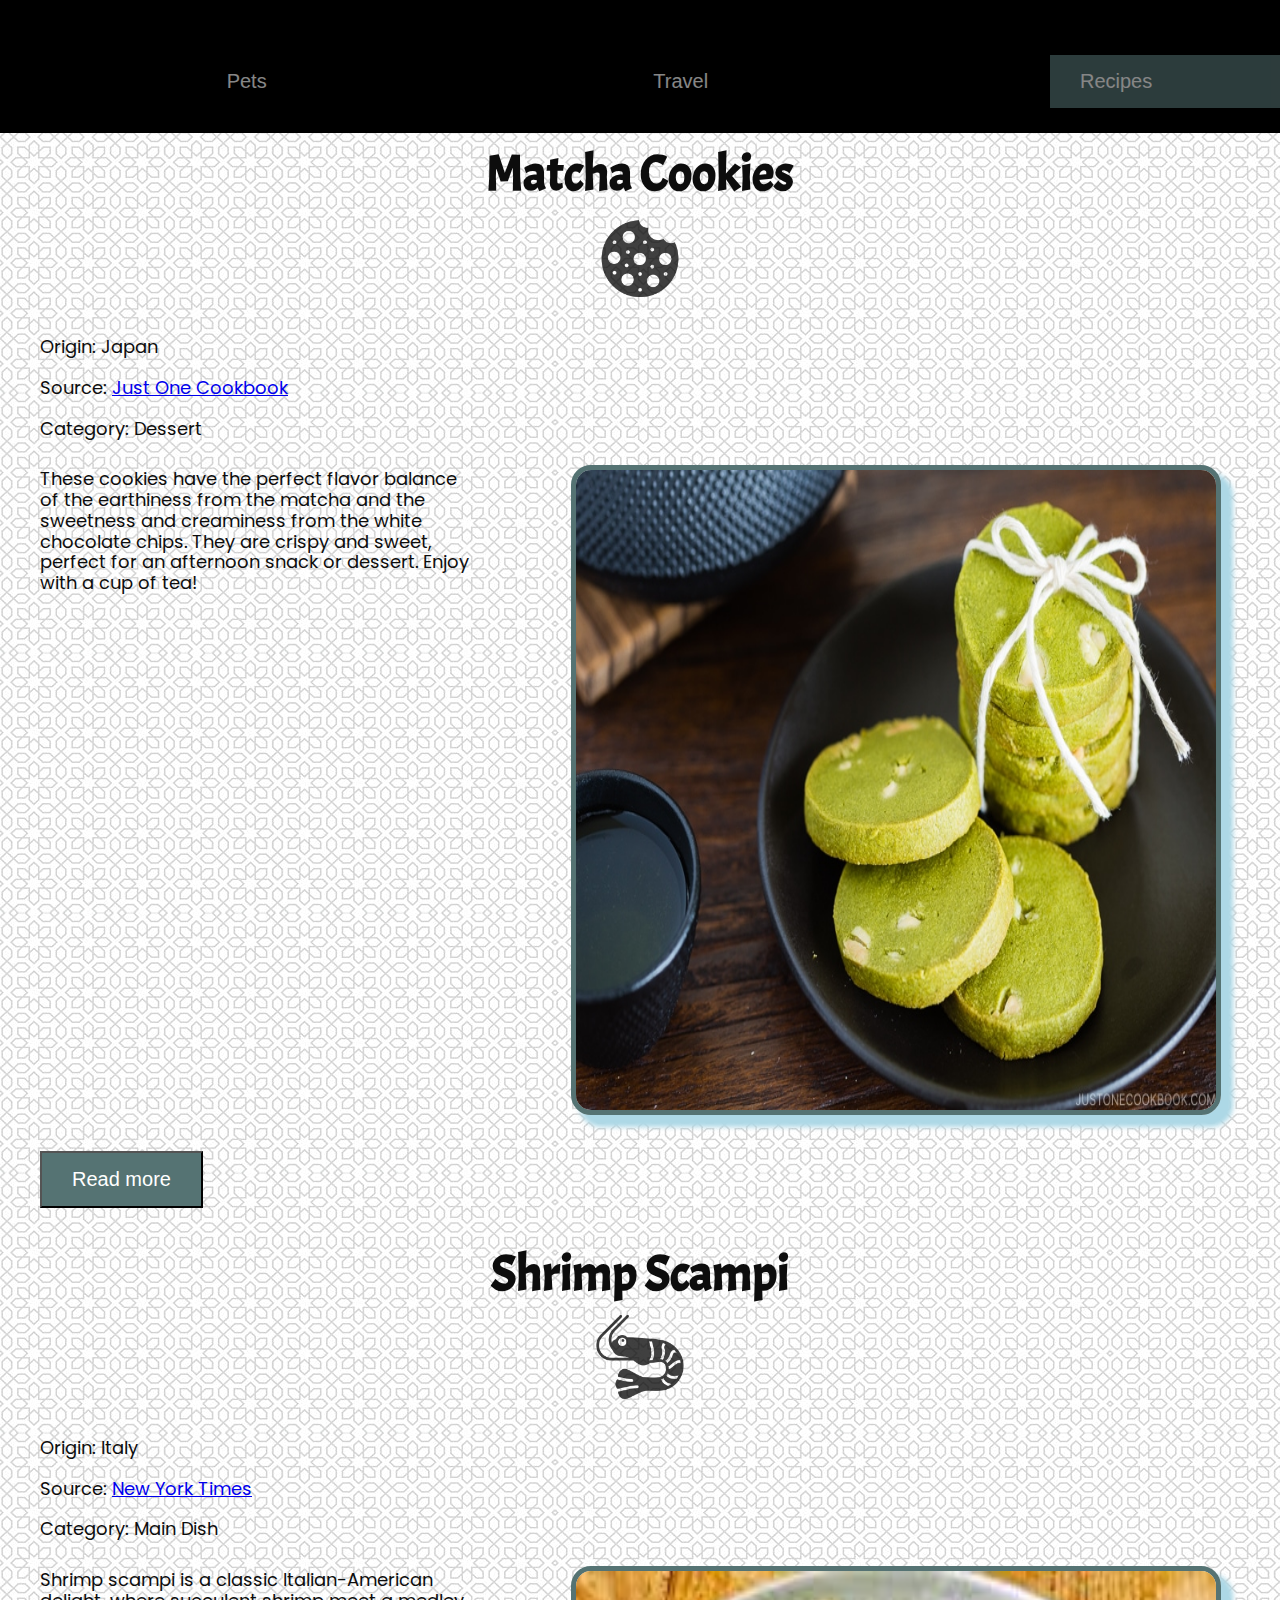
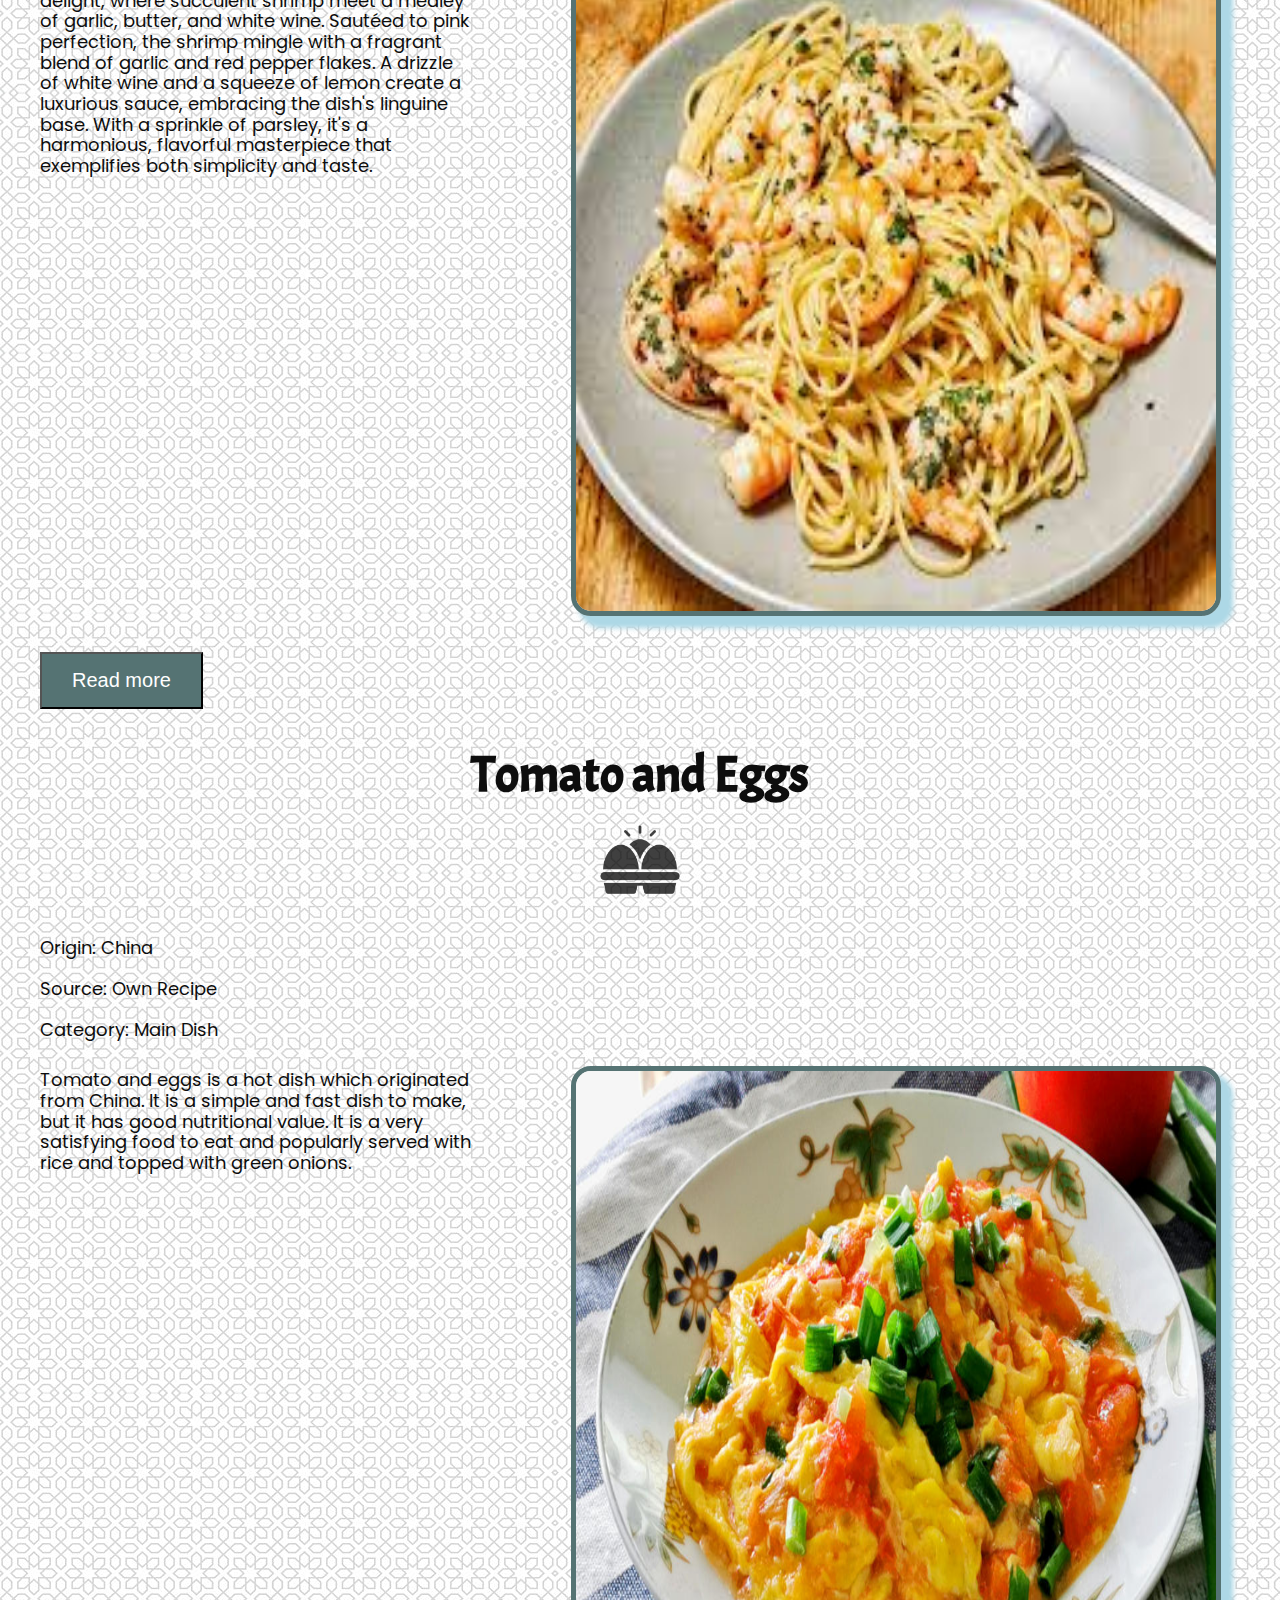
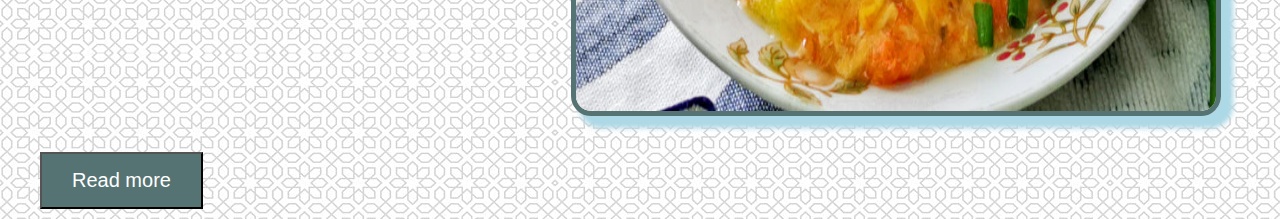
==== commit d259e75d: "made some fixes for mobile vs desktop view and the nav bar" ====
--- a/recipes.html
+++ b/recipes.html
@@ -12,14 +12,14 @@
 </head>
 <body>
     <a href = "#main" id = "skip">Skip to Main Content</a>
-        <!---<nav>
+        <nav>
             <ul class="navigation">
                 <li><a href="index.html"> Pets</a></li>
                 <li><a href="travel.html"> Travel</a></li>
                 <li><a href="recipes.html" class="active"> Recipes</a></li>
             </ul>
-        </nav>--->
-        <nav class="navigation">
+        </nav>
+        <nav class="nav1">
             <div class="dropdown" id="drop1">
                 <a href=index.html>
                     <button role="link" class="dropbtn"> Pets</button>
--- a/css/style.css
+++ b/css/style.css
@@ -9,6 +9,12 @@
 html{
     scroll-behavior: smooth;
   }
+
+
+
+.nav1 {
+    display: none;
+}
   
   body{
     background-color: #d9d9d9;
@@ -524,6 +530,9 @@
 
     /*dropdown menu*/
     .navigation {
+        display: none;
+    }
+    .nav1 {
         text-align: right;
         width: 100%;
         display: grid;
@@ -549,7 +558,6 @@
     .dropdown {
         position: relative;
         display: inline-block;
-        padding-right: 200px;
     }
     .dropbtn:hover {
         opacity: 100%;
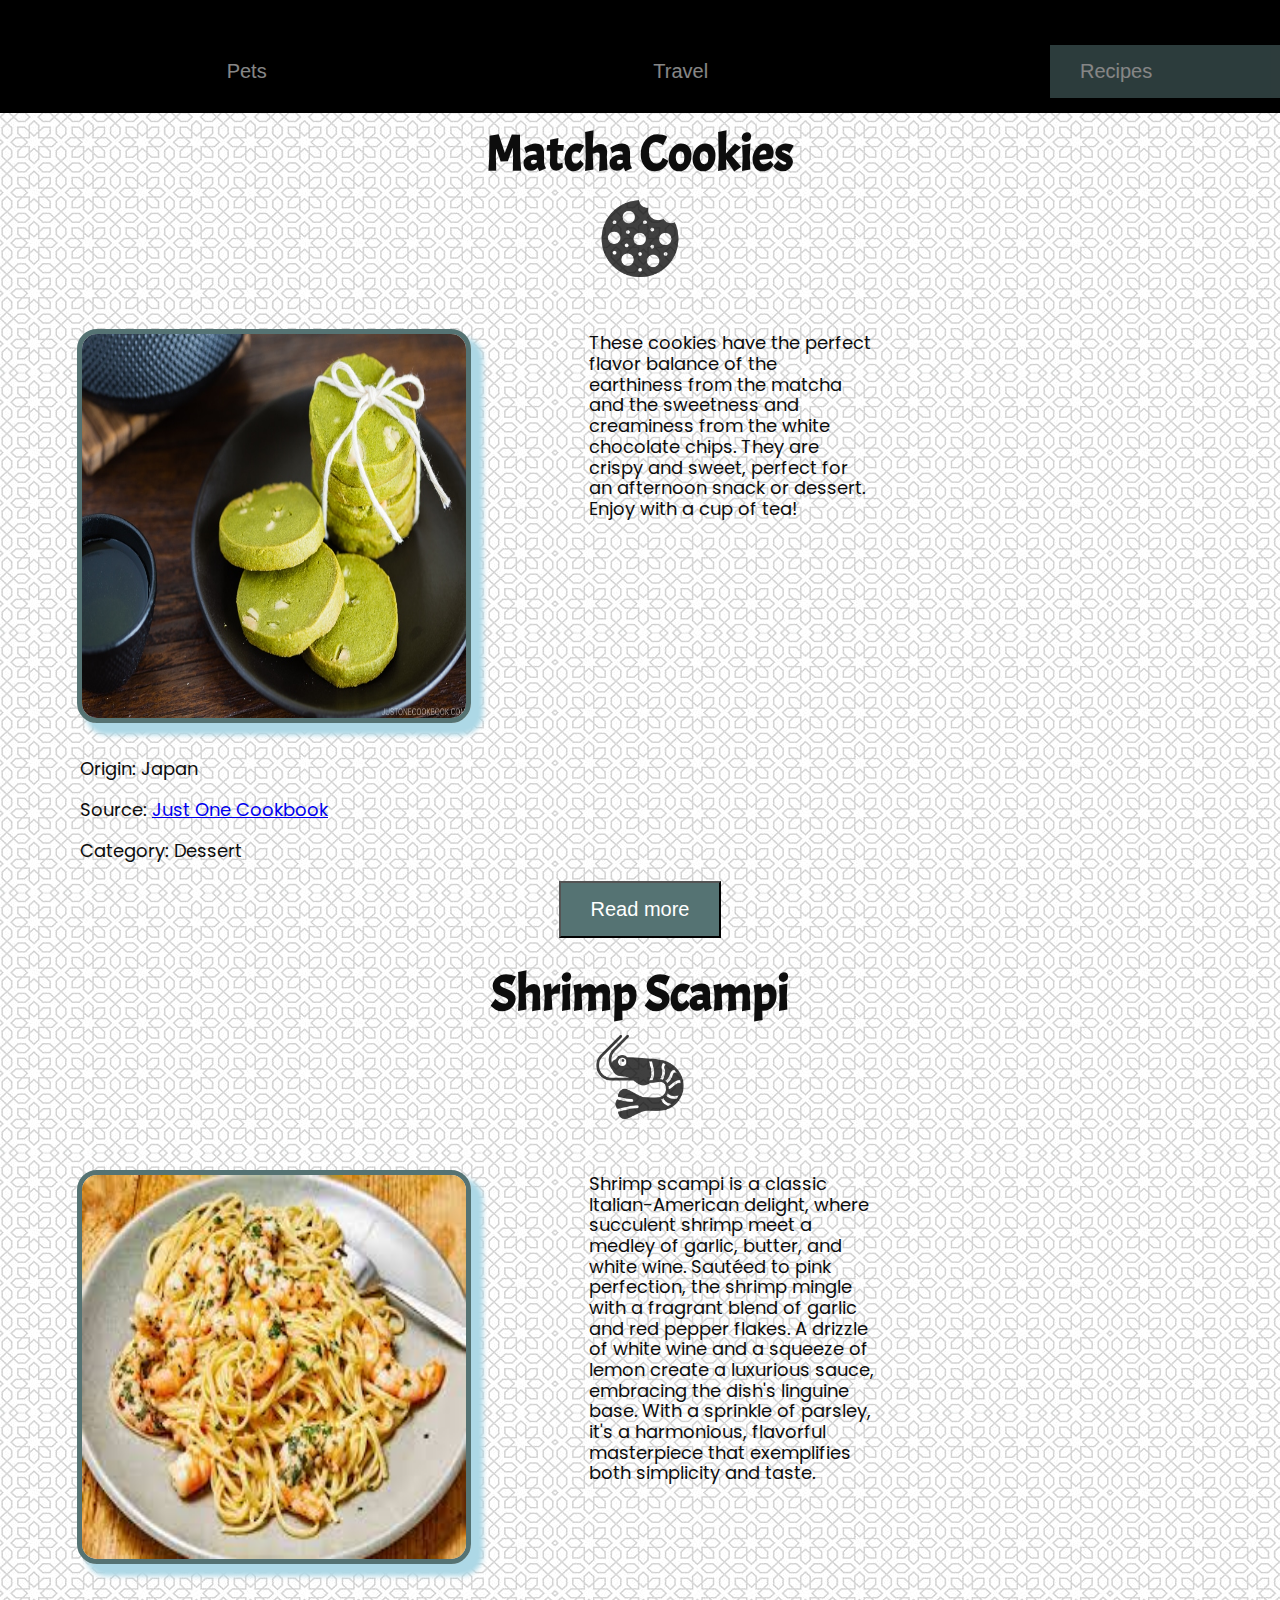
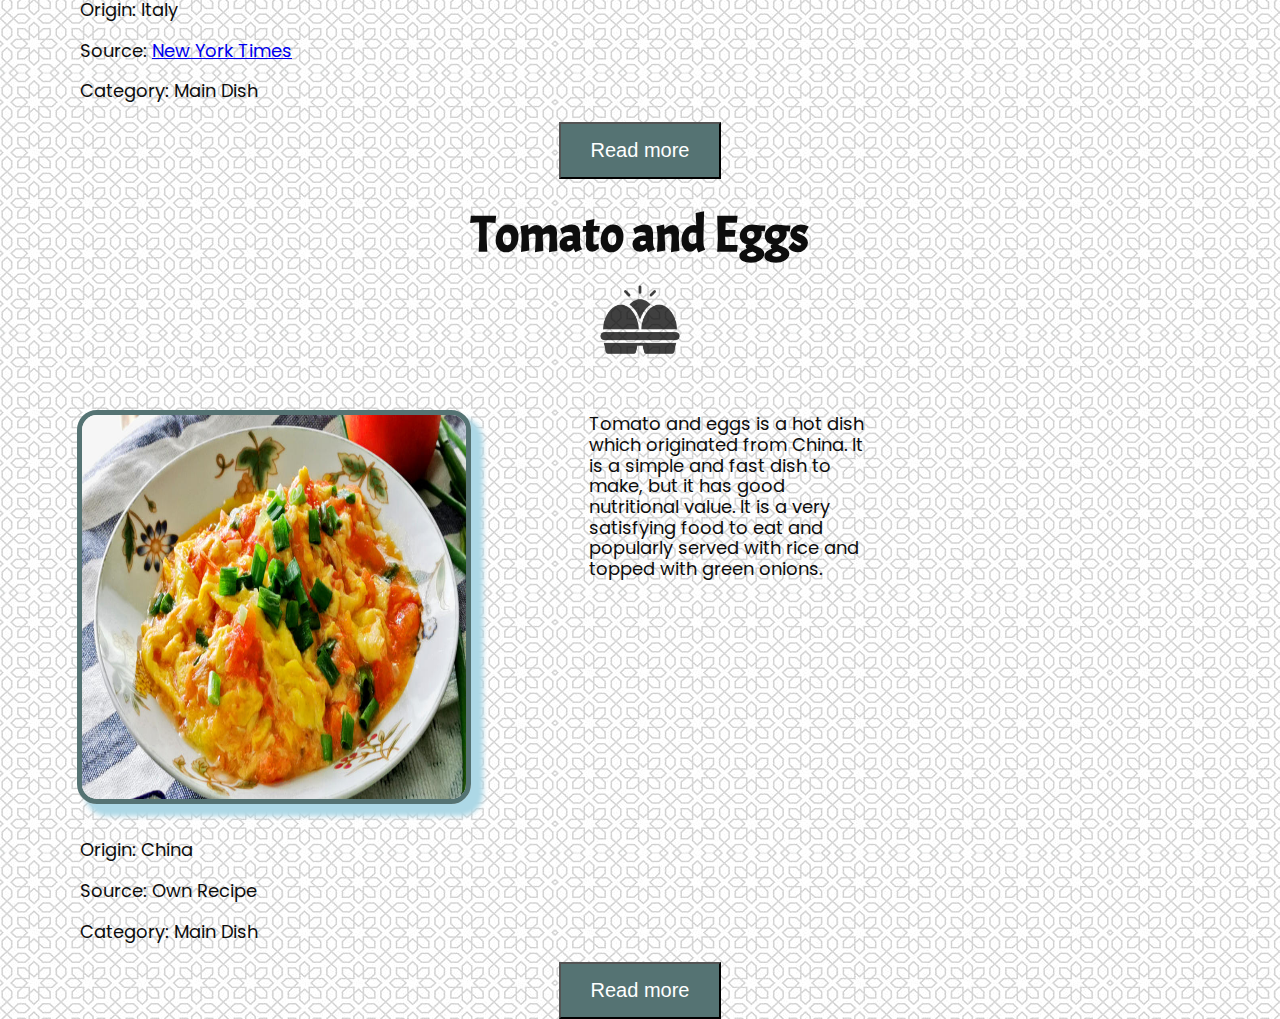
==== commit f772facb: "differing grid views have been implemented" ====
--- a/recipes.html
+++ b/recipes.html
@@ -49,7 +49,7 @@
             <a href="recipes.html">
             <button role="link" class="dropbtn" id="activerecipe" href="recipes.html"> Recipes</button>
             </a>
-            <div class="dropdowncontent">
+            <div class="dropdowncontent" id="dropdowncontent3">
                 <a href="recipes.html#matchacookies" >Matcha Cookies</a>
                 <a href="recipes.html#shrimpscampi" >Shrimp Scampi</a>
                 <a href="recipes.html#tomatoeggs" >Tomato and Eggs</a>
@@ -62,13 +62,15 @@
     <div id="matchacookies">
         <div class="header">
         <h1>Matcha Cookies</h1>
-        <img class="icon" src="cookieicon.png" alt="map of Asia icon">
-        </div>
+        <img class="icon" src="cookieicon.png" alt="cookie icon">
+        </div>
+        <div class="recipeheadgrid">
+        <div class="spans">
         <span>Origin: Japan</span>
         <span>Source: <a href="https://www.justonecookbook.com/green-tea-white-chocolate-cookies/">Just One Cookbook</a></span>
         <span>Category: Dessert</span>
-
-        <div class="recipeheadgrid">
+        </div>
+
         <img src="recipes1/images/Matcha-Cookies.jpeg" class="headimagerecipe" width = "400" alt="">
         <p class="headprecipe">These cookies have the perfect flavor balance of the earthiness from the matcha and the sweetness and creaminess from the white chocolate chips. They are crispy and sweet, perfect for an afternoon snack or dessert. Enjoy with a cup of tea!</p>
         </div>
@@ -117,12 +119,14 @@
     <div id="shrimpscampi">
         <div class="header">
         <h1>Shrimp Scampi</h1>
-        <img class="icon" src="shrimpicon.png" alt="map of Asia icon">
-        </div>
+        <img class="icon" src="shrimpicon.png" alt="shrimp icon">
+        </div>
+        <div class="recipeheadgrid">
+        <div class="spans">
         <span>Origin: Italy</span>
         <span>Source: <a href="https://cooking.nytimes.com/recipes/9101-classic-shrimp-scampi">New York Times</a></span>
         <span>Category: Main Dish</span>
-        <div class="recipeheadgrid">
+        </div>
         <img src="shrimpscampi.jpg" width = "400" class="headimagerecipe" alt="Shrimp and noodles.">
         <p class="headprecipe">Shrimp scampi is a classic Italian-American delight, where succulent shrimp meet a medley of garlic, butter, and white wine. Sautéed to pink perfection, the shrimp mingle with a fragrant blend of garlic and red pepper flakes. A drizzle of white wine and a squeeze of lemon create a luxurious sauce, embracing the dish's linguine base. With a sprinkle of parsley, it's a harmonious, flavorful masterpiece that exemplifies both simplicity and taste.</p>
         </div>
@@ -167,12 +171,14 @@
     <div id="tomatoeggs">
         <div class="header">
         <h1>Tomato and Eggs</h1>
-        <img class="icon" src="eggicon.png" alt="map of Asia icon">
-        </div>
+        <img class="icon" src="eggicon.png" alt="eggs icon">
+        </div>
+        <div class="recipeheadgrid">
+        <div class="spans">
         <span>Origin: China</span>
         <span>Source: Own Recipe</span>
         <span>Category: Main Dish</span>
-        <div class="recipeheadgrid">
+        </div>
         <img src="recipes1/images/tomato-egg-main-image.jpeg" width = "400" class="headimagerecipe" alt="Shrimp Scampi">
         <p class="headprecipe">Tomato and eggs is a hot dish which originated from China. It is a simple and fast dish to make, but it has good nutritional value. It is a very satisfying food to eat and popularly served with rice and topped with green onions.</p>
         </div>
--- a/css/style.css
+++ b/css/style.css
@@ -460,9 +460,12 @@
             animation: none;
         }
     }
+    .headprecipe2 {
+        grid-column: 1 / span 2;
+    }
 }   
 
-@media screen and (min-width: 1024px){
+@media screen and (min-width: 1280px){
 
     img.headimagerecipe
     {
@@ -525,7 +528,7 @@
         border-radius: 5px;
     }
     main {
-        background-image: url("/whitebackground2.jpeg");
+        background-image: url("../whitebackground2.jpeg");
     }
 
     /*dropdown menu*/
@@ -620,6 +623,20 @@
         box-shadow: 0px 8px 16px 0px rgba(0,0,0,0.2);
         z-index: 1;
         text-align: center;
+        margin-left: 200px;
+        margin-right: auto;
+    }
+    .dropdowncontent1 {
+        display: none;
+        position: absolute;
+        background-color: white;
+        min-width: 160px;
+        box-shadow: 0px 8px 16px 0px rgba(0,0,0,0.2);
+        z-index: 1;
+        text-align: center;
+        /*margin-left: 250px;
+        margin-right: auto;*/
+        grid-column: 1;
     }
 
     .dropdowncontent a {
@@ -627,6 +644,7 @@
         padding: 12px 16px;
         text-decoration: none;
         display: block;
+        text-align: center;
       }
 
     .dropdowncontent a:hover {background-color: #f1f1f1}
@@ -637,4 +655,194 @@
     .dropdowncontent > a {
         font-family: Poppins;
     }
+    .icon {
+        animation: rotation 2s infinite linear;
+    }
+    @keyframes rotation {
+        from {
+            transform: rotate(0deg);
+          }
+          to {
+            transform: rotate(359deg);
+          }
+    }
+    @media screen and (prefers-reduced-motion: reduce){
+        .icon {
+            animation: none;
+        }
+    }
+    #dropdowncontent3 {
+        margin: auto;
+    }
+    .gallery {
+        display: grid;
+        grid-template-columns: 0.5fr 2fr 2fr 2fr 2fr 0.5fr;
+        grid-template-rows: 2fr;
+        gap: 0px;
+        margin: auto;
+    }
+    
+    .firstchild {
+        grid-column: 2;
+        grid-row: 1;
+        width: 22vw;
+        height: 22vw;
+        row-gap: 0px;
+    }
+    .secondchild {
+        grid-column: 3;
+        grid-row: 1;
+        width: 22vw;
+        height: 22vw;
+        row-gap: 0px;
+    }
+    .thirdchild {
+        grid-column: 4;
+        grid-row: 1;
+        width: 22vw;
+        height: 22vw;
+        row-gap: 0px;
+        margin-top: 16px;
+    }
+    .fourthchild {
+        grid-column: 5;
+        grid-row: 1;
+        width: 22vw;
+        height: 22vw;
+        row-gap: 0px;
+        margin-top: 16px;
+    }
+    .recipefirstchild {
+        grid-column: 2;
+        grid-row: 1;
+        width: 22vw;
+        height: 22vw;
+        row-gap: 0px;
+    }
+    .recipesecondchild {
+        grid-column: 3;
+        grid-row: 1;
+        width: 22vw;
+        height: 22vw;
+        row-gap: 0px;
+    }
+    .recipethirdchild {
+        grid-column: 4;
+        grid-row: 1;
+        width: 22vw;
+        height: 22vw;
+    }
+    .travelgallery {
+        display: grid;
+        grid-template-columns: 0.5fr 2fr 2fr 2fr 2fr 2fr 0.5fr;
+        grid-template-rows: 2fr;
+        gap: 0px;
+        margin-left: 20px;
+    }
+    .firsttravel {
+        grid-column: 2;
+        grid-row: 1;
+        height: 18vw;
+        width: 18vw;
+        row-gap: 0px;
+    }
+    .secondtravel {
+        grid-column: 3;
+        grid-row: 1;
+        height: 18vw;
+        width: 18vw;
+        row-gap: 0px;
+    }
+    .thirdtravel {
+        grid-column: 4;
+        grid-row: 1;
+        height: 18vw;
+        width: 18vw;
+        row-gap: 0px;
+    }
+    .fourthtravel {
+        grid-column: 5;
+        grid-row: 1;
+        height: 18vw;
+        width: 18vw;
+        row-gap: 0px;
+    }
+    .fifthtravel {
+        grid-column: 6;
+        grid-row: 1;
+        height: 18vw;
+        width: 18vw;
+        row-gap: 0px;
+    }
+    figcaption {
+        text-align: center;
+    }
+    /*.recipeheadgrid { 
+        grid-template-columns: unset;
+    }*/
+    #main {
+        grid-template-columns: unset;
+    }
+    /*.desktopgrid {
+        display: grid;
+        grid-template-columns: 3fr 2fr;
+        grid-template-rows: 2fr 2fr;
+        margin-top: 10px;
+    }
+    #maindesktopimage {
+        grid-column: 1;
+        grid-row: 1 / span 2;
+        height: 40vw;
+        width: 40vw;
+    }
+    #desktoptext1 {
+        text-align: left;
+        grid-column: 2;
+        grid-row: 1;
+    }
+    #desktoptext2 {
+        text-align: left;
+        grid-column: 2;
+        grid-row: 2;
+    }*/
+    .recipeheadgrid {
+        grid-template-columns: 3fr 2fr 2fr;
+        grid-template-rows:2fr;
+    }
+    .headimagerecipe {
+        grid-column: 1;
+        grid-row: 1;
+        width: 30vw;
+        height: 30vw;
+    }
+    .headprecipe {
+        grid-column: 2;
+        grid-row: 1;
+    }
+    #desktoptext2 {
+        display: none;
+    }
+    .headprecipe2 {
+        display: block;
+        grid-column: 3;
+        grid-row: 1;
+    }
+    .extra {
+        grid-column: 3;
+        grid-row: 1;
+    }
+    button {
+        display: block;
+        margin: auto;
+    }
+    span {
+        margin-left: 40px;
+        padding-left: 40px;
+    }
+    .gridheading {
+        padding-left: 40px;
+        margin-left: 40px;
+    }
+
+
 }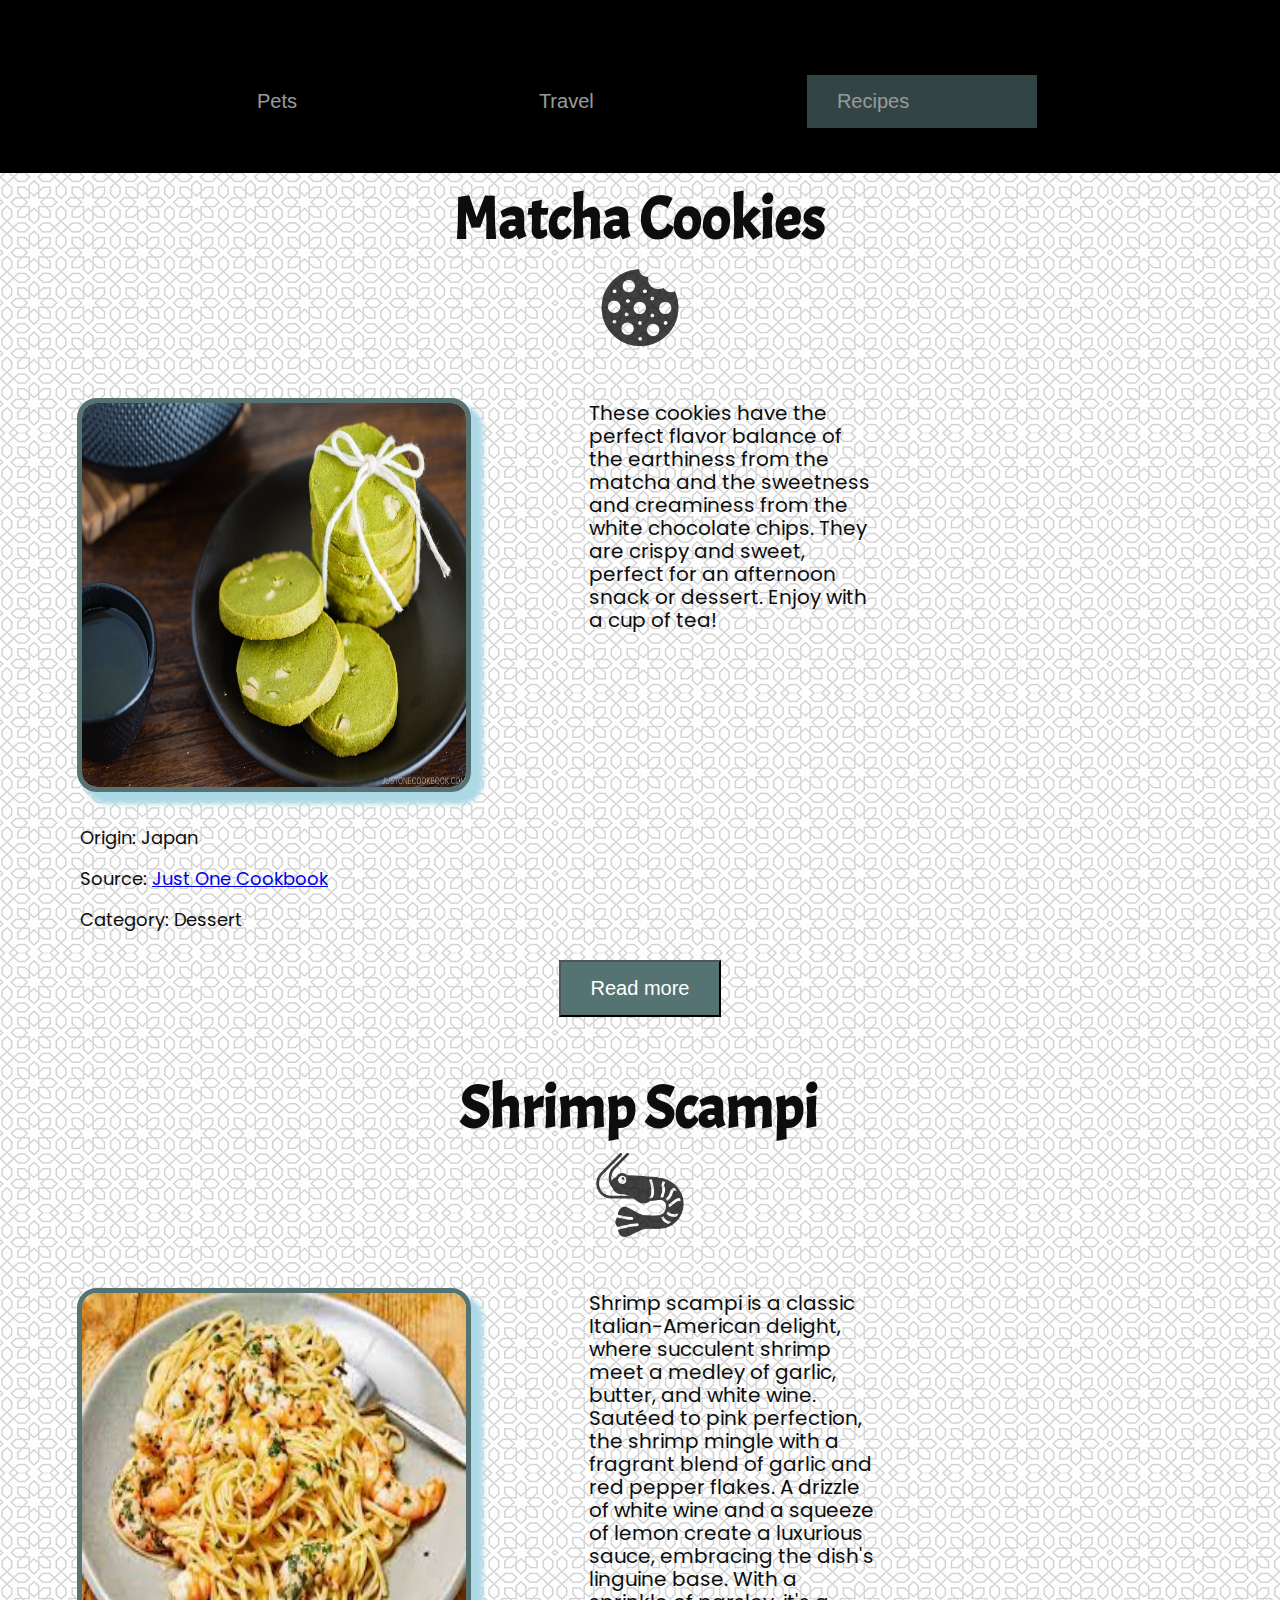
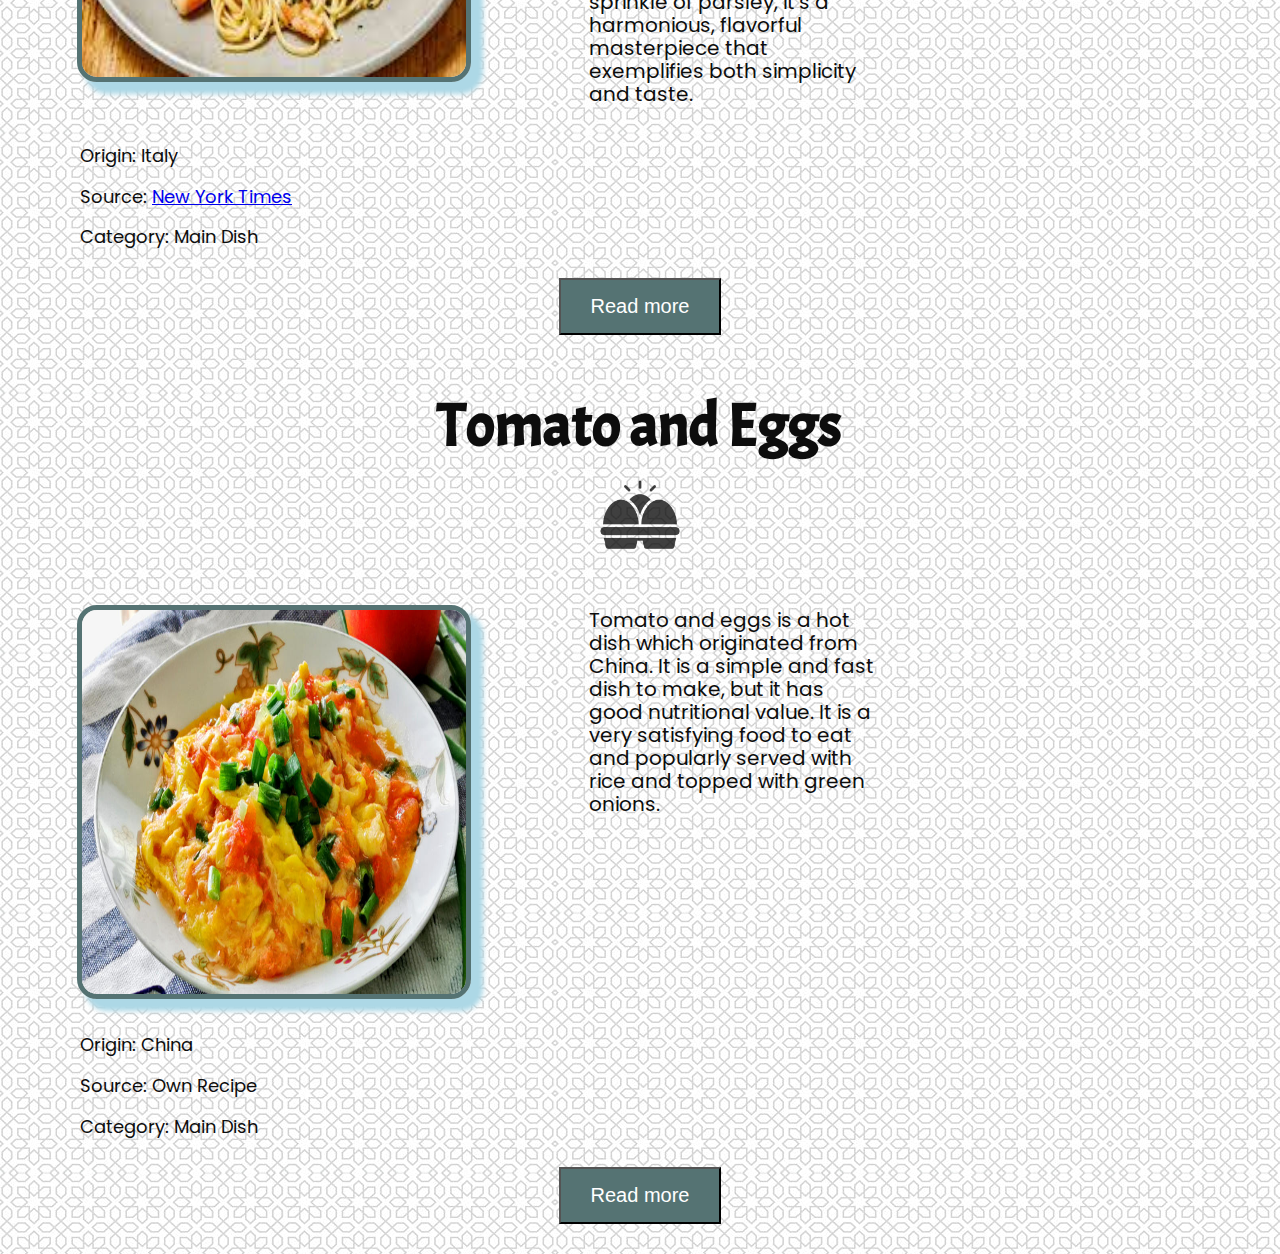
==== commit 75d79f23: "trying to fix some errors" ====
--- a/recipes.html
+++ b/recipes.html
@@ -19,7 +19,7 @@
                 <li><a href="recipes.html" class="active"> Recipes</a></li>
             </ul>
         </nav>
-        <nav class="nav1">
+        <nav class="desktopnavigation">
             <div class="dropdown" id="drop1">
                 <a href=index.html>
                     <button role="link" class="dropbtn"> Pets</button>
@@ -47,7 +47,7 @@
                 </div>
             <div class="dropdown" id="drop3">
             <a href="recipes.html">
-            <button role="link" class="dropbtn" id="activerecipe" href="recipes.html"> Recipes</button>
+            <button role="link" class="dropbtn" id="activerecipe"> Recipes</button>
             </a>
             <div class="dropdowncontent" id="dropdowncontent3">
                 <a href="recipes.html#matchacookies" >Matcha Cookies</a>
--- a/css/style.css
+++ b/css/style.css
@@ -12,7 +12,7 @@
 
 
 
-.nav1 {
+.desktopnavigation {
     display: none;
 }
   
@@ -99,7 +99,7 @@
     color: white;
     font-weight: bold;
     text-decoration: none; 
-    opacity: 0.7;
+    opacity: 0.8;
   }
 nav a:hover {
     opacity: 1;
@@ -501,6 +501,23 @@
         font-family: Acme;
     }
 
+    h1 {
+        font-size: 60px;
+        margin-top: 15px;
+    }
+
+    h2 {
+        font-size: 48px;
+    }
+
+    p {
+        font-size: 20px;
+    }
+
+    h3 {
+        font-size: 32px;
+    }
+
     img.icon {
         display: block;
         border: none;
@@ -535,7 +552,7 @@
     .navigation {
         display: none;
     }
-    .nav1 {
+    .desk {
         text-align: right;
         width: 100%;
         display: grid;
@@ -623,7 +640,6 @@
         box-shadow: 0px 8px 16px 0px rgba(0,0,0,0.2);
         z-index: 1;
         text-align: center;
-        margin-left: 200px;
         margin-right: auto;
     }
     .dropdowncontent1 {
@@ -834,6 +850,8 @@
     button {
         display: block;
         margin: auto;
+        margin-top: 30px;
+        margin-bottom: 30px;
     }
     span {
         margin-left: 40px;
@@ -844,5 +862,25 @@
         margin-left: 40px;
     }
 
+    h2 {
+        margin-left: 40px;
+    }
+    h3 {
+        margin-left: 40px;
+    }
+    li {
+        margin-left: 40px;
+    }
+
+    h2 {
+        margin-top: 30px;
+    }
+    h3 {
+        margin-top: 30px;
+    }
+    .desktopnavigation {
+        display: block;
+    }
+
 
 }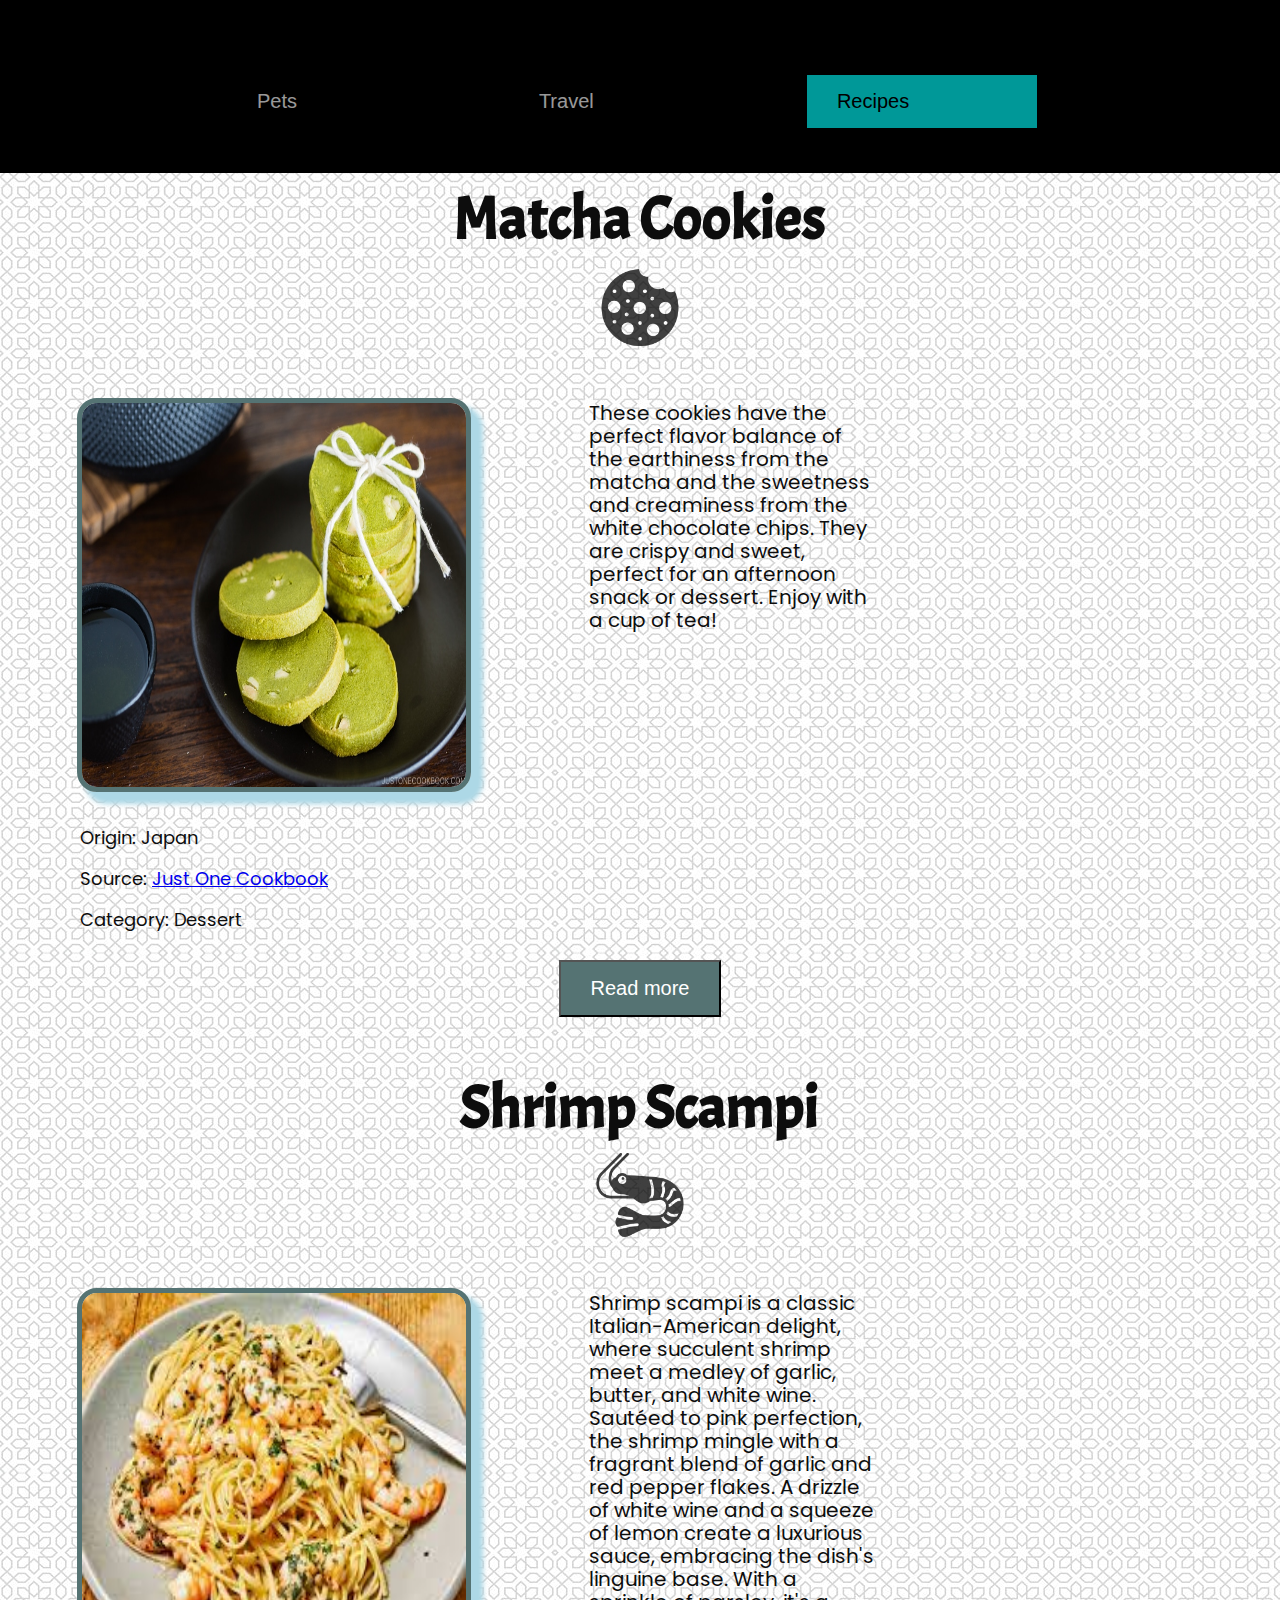
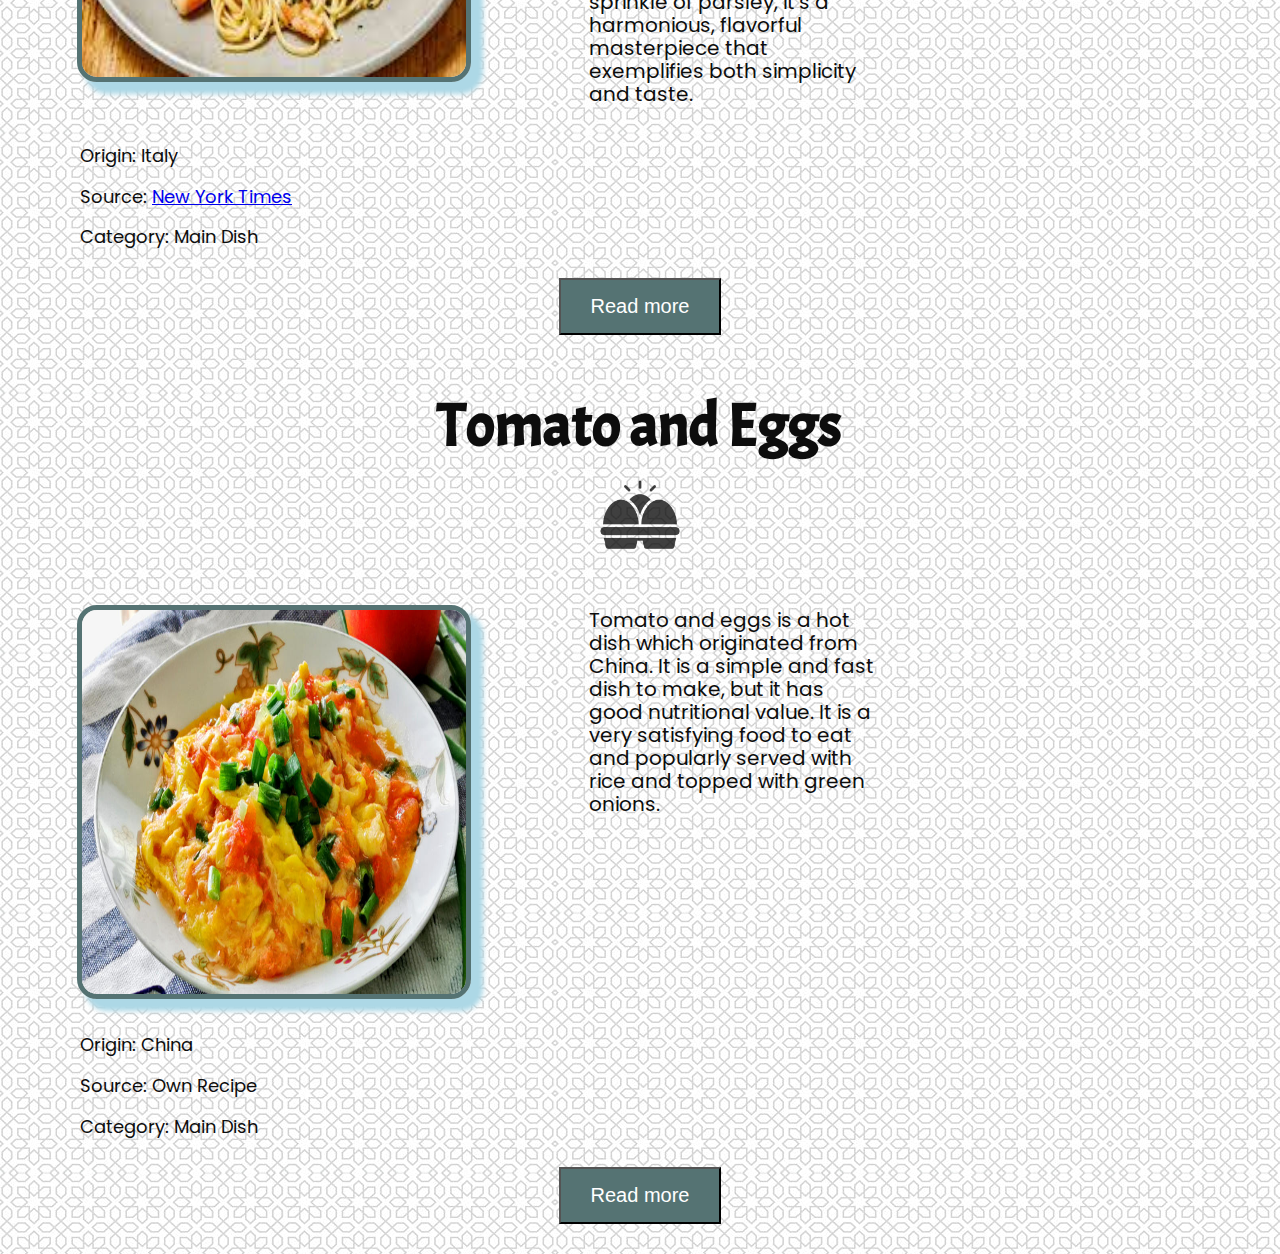
==== commit b95b9a83: "fixed one of the validator issues" ====
--- a/recipes.html
+++ b/recipes.html
@@ -12,14 +12,14 @@
 </head>
 <body>
     <a href = "#main" id = "skip">Skip to Main Content</a>
-        <nav>
+        <nav aria-labelledby="mobileandtabletnavigation">
             <ul class="navigation">
                 <li><a href="index.html"> Pets</a></li>
                 <li><a href="travel.html"> Travel</a></li>
                 <li><a href="recipes.html" class="active"> Recipes</a></li>
             </ul>
         </nav>
-        <nav class="desktopnavigation">
+        <nav aria-labelledby="desktopnavigation" class="desktopnavigation">
             <div class="dropdown" id="drop1">
                 <a href=index.html>
                     <button role="link" class="dropbtn"> Pets</button>
--- a/css/style.css
+++ b/css/style.css
@@ -611,18 +611,18 @@
         border-radius: 5px;
     }*/
     #activerecipe {
-        background-color: #557373;
-        color: white;
+        background-color: #00ffff;
+        color: black;
         text-decoration: wavy;
     }
     #activepets {
-        background-color: #557373;
-        color: white;
+        background-color: #00ffff;
+        color: black;
         text-decoration: solid;
     }
     #activetravel {
-        background-color: #557373;
-        color: white;
+        background-color: #00ffff;
+        color: black;
         text-decoration: solid;
     }
 
